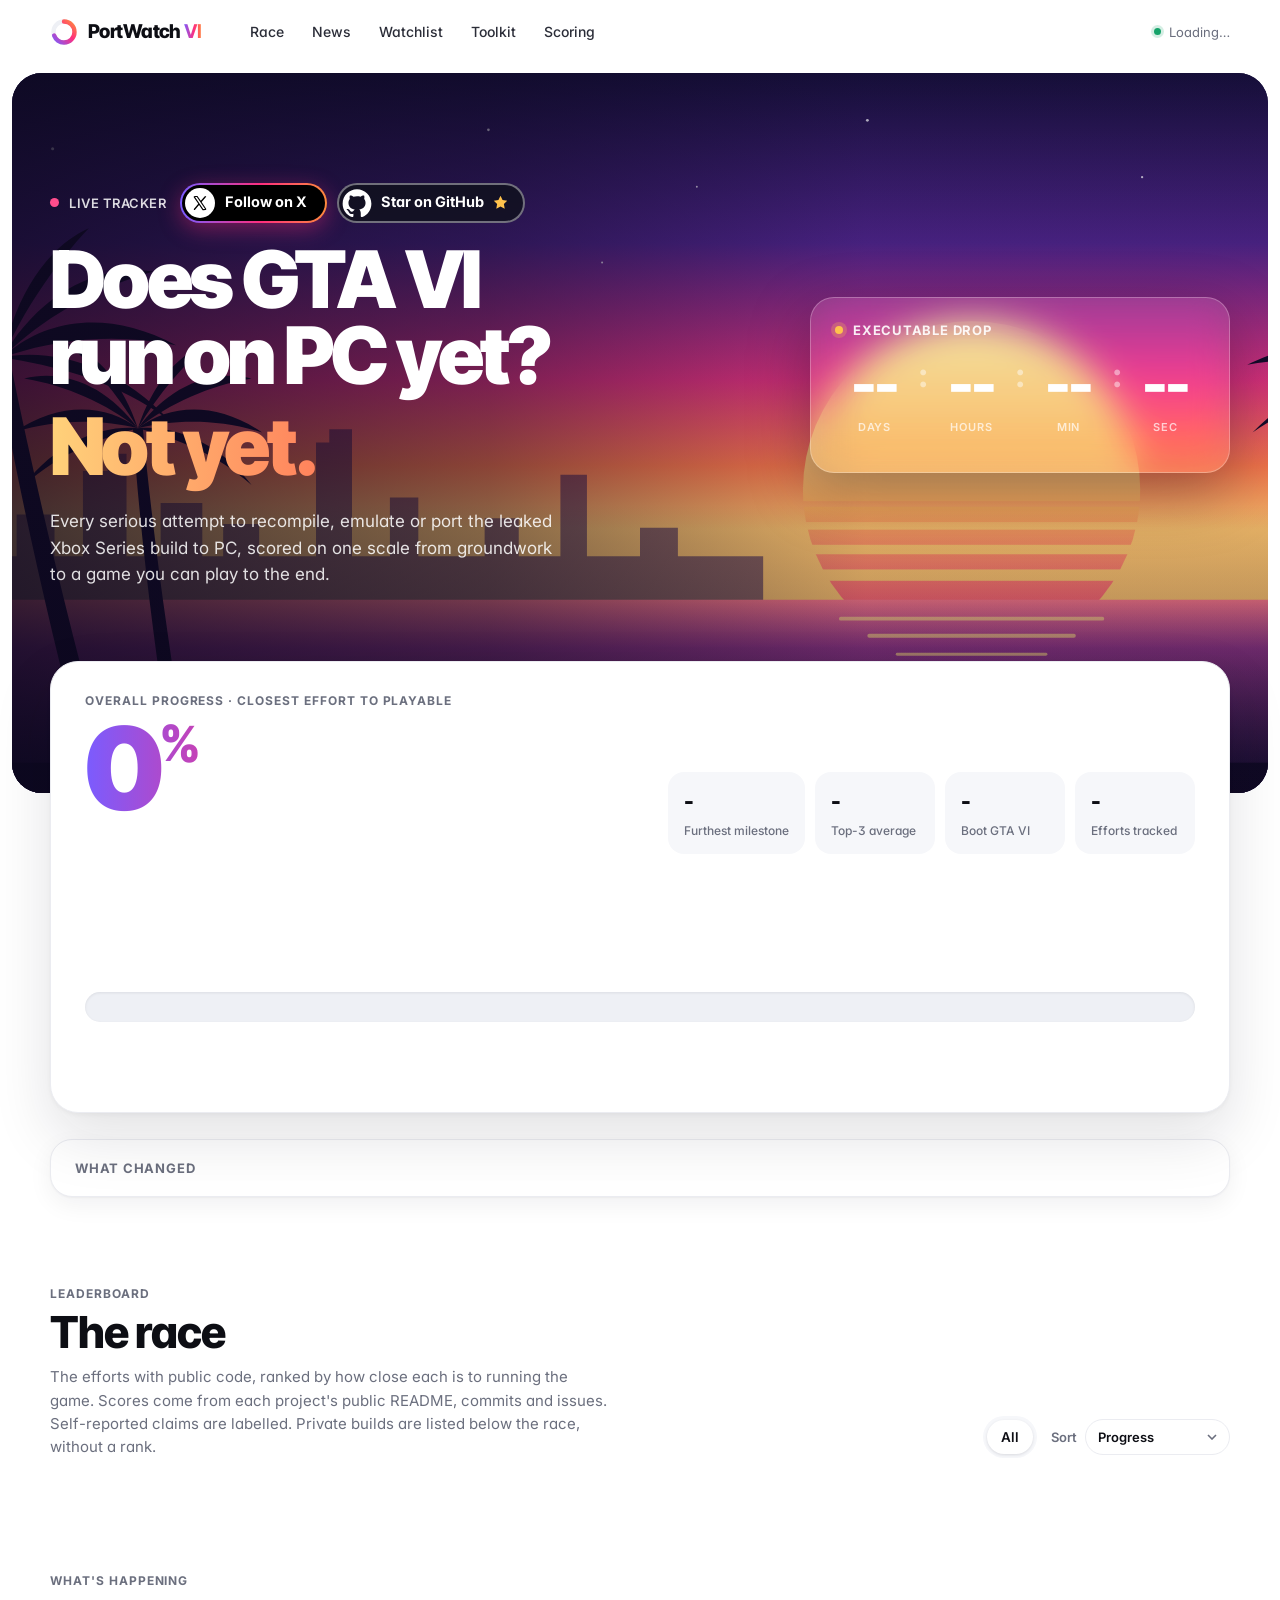
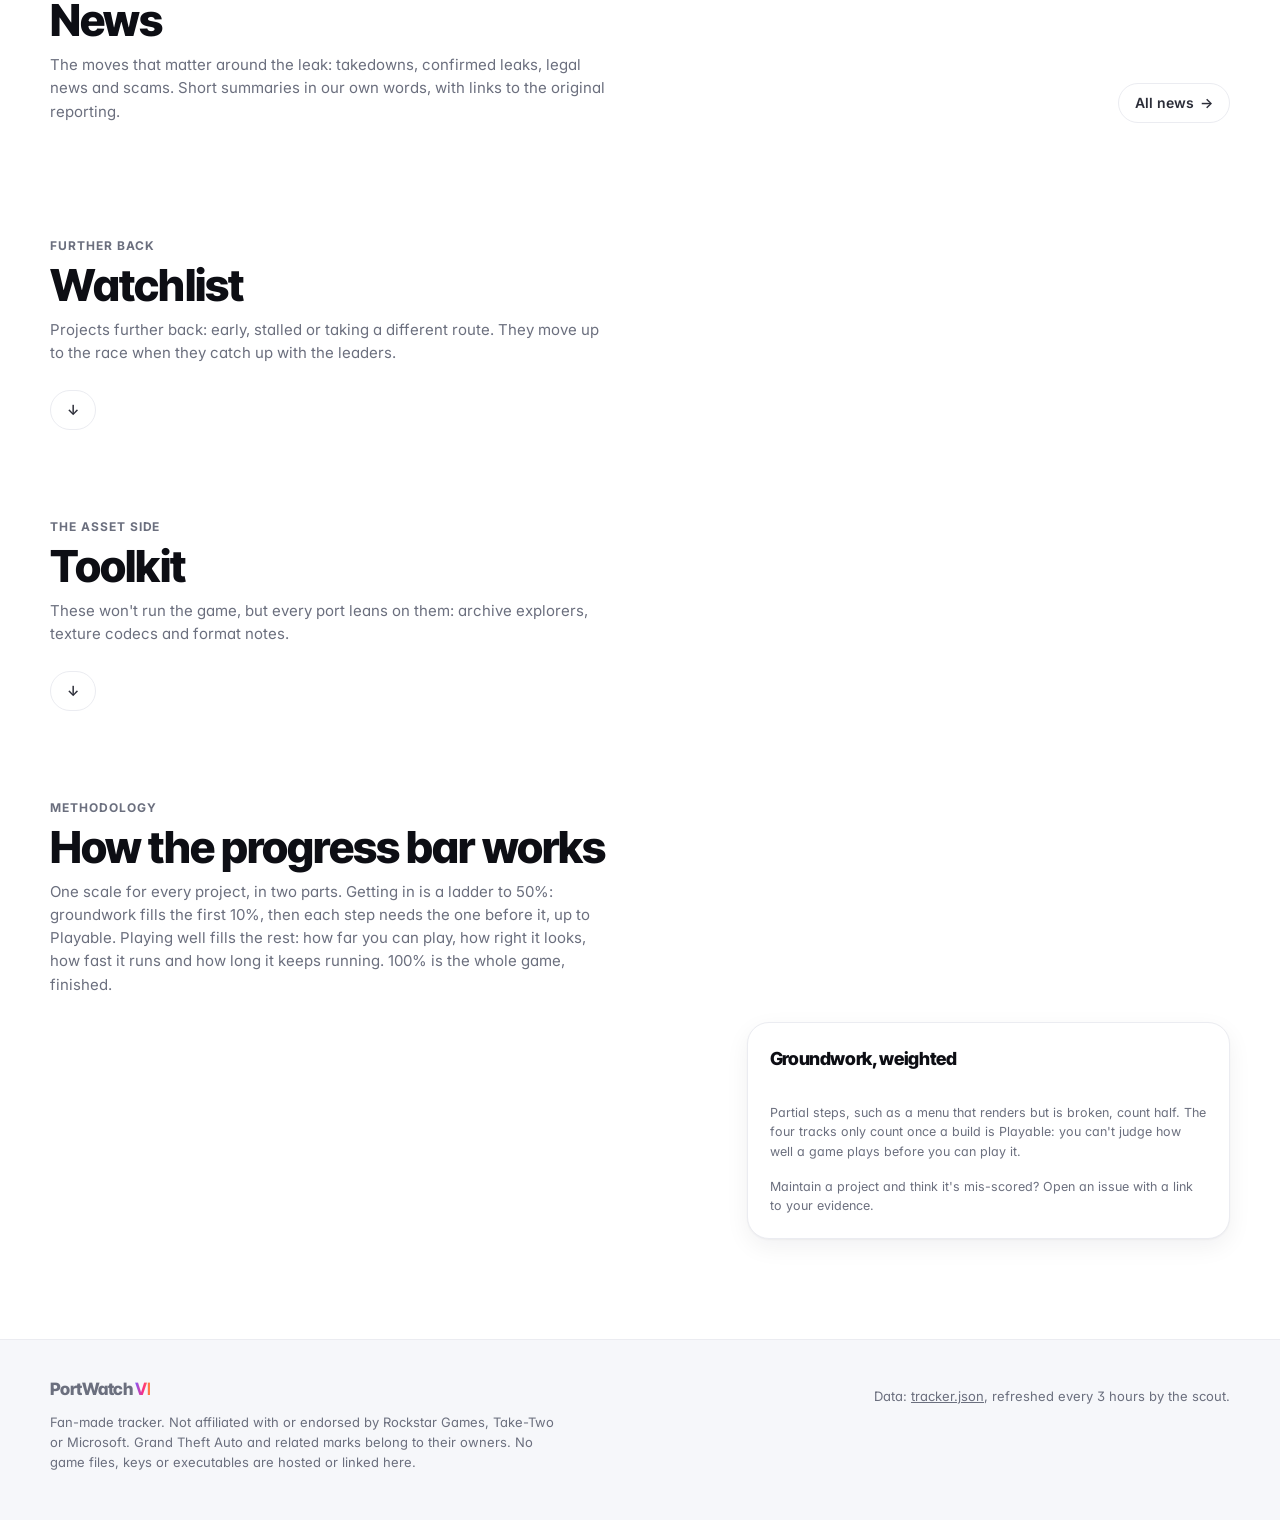
==== index.html @ 4ec70db0 "Merge remote-tracking branch 'upstream/HEAD'" ====
<!doctype html>
<html lang="en">
<head>
  <meta charset="utf-8">
  <meta name="viewport" content="width=device-width, initial-scale=1">
  <title data-i18n="meta.title">PortWatch VI: Does GTA VI run on PC yet?</title>
  <meta name="description" content="Live tracker of every community effort to recompile, emulate or port the leaked Xbox Series build of GTA VI to PC, scored from groundwork to a game you can play to the end.">
  <link rel="canonical" href="https://portwatch-vi.xyz/">
  <meta name="robots" content="max-image-preview:large">
  <meta property="og:site_name" content="PortWatch VI">
  <meta property="og:type" content="website">
  <meta property="og:url" content="https://portwatch-vi.xyz/">
  <meta property="og:title" content="Does GTA VI run on PC yet?">
  <meta property="og:description" content="Every serious recompilation and emulation effort, scored on one ladder. Updated every 3 hours.">
  <meta property="og:image" content="https://portwatch-vi.xyz/assets/img/social-miami.jpg">
  <meta property="og:image:width" content="1200">
  <meta property="og:image:height" content="630">
  <meta property="og:image:alt" content="Does GTA VI run on PC yet? PortWatch VI, a live tracker of every PC port effort">
  <meta name="twitter:card" content="summary_large_image">
  <meta name="theme-color" content="#ffffff">
  <link rel="icon" href="assets/img/favicon.svg" type="image/svg+xml">
  <link rel="alternate" type="application/rss+xml" title="PortWatch VI news" href="news/feed.xml">
  <script type="application/ld+json">
    {"@context": "https://schema.org", "@type": "WebSite", "name": "PortWatch VI", "alternateName": "Does GTA VI run on PC yet?",
     "url": "https://portwatch-vi.xyz/",
     "description": "Live tracker of every community effort to recompile, emulate or port the leaked Xbox Series build of GTA VI to PC."}
  </script>
  <link rel="preconnect" href="https://fonts.googleapis.com">
  <link rel="preconnect" href="https://fonts.gstatic.com" crossorigin>
  <link href="https://fonts.googleapis.com/css2?family=Inter:wght@400;500;600;700&family=Inter+Tight:wght@600;700;800;900&display=swap" rel="stylesheet">
  <link rel="preload" as="image" href="assets/img/hero-miami.jpg" fetchpriority="high">
  <link rel="stylesheet" href="assets/css/style.css">
  <script src="assets/js/theme.js"></script>
  <script type="module" src="assets/js/app.js"></script>
</head>
<body>
  <a class="skip" href="#race" data-i18n="skip">Skip to the leaderboard</a>

  <header class="nav" id="nav">
    <div class="wrap nav-inner">
      <a class="brand" href="#top" aria-label="PortWatch VI home" data-i18n-attr="aria-label:nav.home">
        <svg class="brand-mark" viewBox="0 0 32 32" aria-hidden="true">
          <defs><linearGradient id="bm" x1="0" y1="0" x2="1" y2="1"><stop offset="0" stop-color="#7a5cff"/><stop offset=".55" stop-color="#ff2e7e"/><stop offset="1" stop-color="#ff8a3d"/></linearGradient></defs>
          <circle cx="16" cy="16" r="12" fill="none" stroke="#eceef3" stroke-width="5"/>
          <circle cx="16" cy="16" r="12" fill="none" stroke="url(#bm)" stroke-width="5" stroke-linecap="round" stroke-dasharray="52 76" transform="rotate(-90 16 16)"/>
        </svg>
        <span>PortWatch<b>VI</b></span>
      </a>
      <nav class="nav-links" aria-label="Sections" data-i18n-attr="aria-label:nav.sections">
        <a href="#race" data-i18n="nav.race">Race</a>
        <a href="#news" data-i18n="nav.news">News</a>
        <a href="#watchlist" data-i18n="nav.watchlist">Watchlist</a>
        <a href="#toolkit" data-i18n="nav.toolkit">Toolkit</a>
        <a href="#method" data-i18n="nav.scoring">Scoring</a>
      </nav>
      <span class="nav-updated" id="nav-updated" data-i18n="common.loading">Loading…</span>
    </div>
  </header>

  <main>
    <section class="hero" id="top">
      <div class="hero-art" aria-hidden="true">
        <svg class="hero-illustration" viewBox="0 0 1600 760" preserveAspectRatio="xMidYMax slice">
          <defs>
            <linearGradient id="sky" x1="0" y1="0" x2="0" y2="1">
              <stop offset="0" stop-color="#160f3a"/>
              <stop offset=".32" stop-color="#4b2386"/>
              <stop offset=".58" stop-color="#e0337f"/>
              <stop offset=".74" stop-color="#ff7a4d"/>
              <stop offset=".86" stop-color="#ffc56e"/>
            </linearGradient>
            <linearGradient id="sun" x1="0" y1="0" x2="0" y2="1">
              <stop offset="0" stop-color="#fff1b0"/>
              <stop offset=".55" stop-color="#ffb05c"/>
              <stop offset="1" stop-color="#ff3d7f"/>
            </linearGradient>
            <linearGradient id="sea" x1="0" y1="0" x2="0" y2="1">
              <stop offset="0" stop-color="#ff7a8a"/>
              <stop offset=".25" stop-color="#9b3a8f"/>
              <stop offset="1" stop-color="#160f3a"/>
            </linearGradient>
            <mask id="sunStripes">
              <rect x="0" y="0" width="1600" height="760" fill="#fff"/>
              <rect x="900" y="452" width="500" height="6" fill="#000"/>
              <rect x="900" y="474" width="500" height="8" fill="#000"/>
              <rect x="900" y="498" width="500" height="10" fill="#000"/>
              <rect x="900" y="524" width="500" height="12" fill="#000"/>
            </mask>
            <symbol id="palm" viewBox="-200 -40 400 520" overflow="visible">
              <path d="M-7 0 C 2 140 22 300 48 470 L 70 470 C 42 300 20 140 7 0 Z"/>
              <g>
                <path d="M0 0 C 45 -34 110 -38 175 6 C 112 -14 50 -12 0 0 Z"/>
                <path d="M0 0 C 40 -55 100 -85 160 -70 C 100 -60 45 -35 0 0 Z"/>
                <path d="M0 0 C 20 -60 55 -105 100 -120 C 65 -90 30 -50 0 0 Z"/>
                <path d="M0 0 C -45 -34 -110 -38 -175 6 C -112 -14 -50 -12 0 0 Z"/>
                <path d="M0 0 C -40 -55 -100 -85 -160 -70 C -100 -60 -45 -35 0 0 Z"/>
                <path d="M0 0 C -20 -60 -55 -105 -100 -120 C -65 -90 -30 -50 0 0 Z"/>
                <path d="M0 0 C 50 -5 115 20 160 80 C 110 35 55 15 0 0 Z"/>
                <path d="M0 0 C -50 -5 -115 20 -160 80 C -110 35 -55 15 0 0 Z"/>
              </g>
            </symbol>
          </defs>
          <rect width="1600" height="560" fill="url(#sky)"/>
          <g fill="#fff" opacity=".7">
            <circle cx="180" cy="80" r="1.6"/><circle cx="420" cy="140" r="1.2"/><circle cx="640" cy="60" r="1.4"/>
            <circle cx="860" cy="120" r="1"/><circle cx="1040" cy="50" r="1.5"/><circle cx="1330" cy="110" r="1.2"/>
            <circle cx="1500" cy="40" r="1.4"/><circle cx="300" cy="210" r="1"/><circle cx="760" cy="200" r="1.1"/>
          </g>
          <circle cx="1150" cy="440" r="178" fill="url(#sun)" mask="url(#sunStripes)"/>
          <g fill="#2a1452" opacity=".55">
            <path d="M0 560 V 500 h40 v-30 h28 v40 h22 v-70 h34 v70 h18 v-44 h40 v44 h30 v-90 h26 v-18 h20 v108 h36 v-56 h44 v56 h22 v-34 h38 v34 h60 v-120 h14 v-14 h24 v134 h40 v-62 h30 v62 h70 v-40 h36 v40 h44 v-86 h28 v86 h56 v-30 h40 v30 h90 V 560 Z"/>
          </g>
          <rect y="556" width="1600" height="204" fill="url(#sea)"/>
          <g fill="#ffd38a" opacity=".75">
            <rect x="1010" y="574" width="280" height="4" rx="2"/>
            <rect x="1040" y="592" width="220" height="4" rx="2"/>
            <rect x="1070" y="612" width="160" height="3" rx="1.5"/>
            <rect x="1095" y="632" width="110" height="3" rx="1.5"/>
            <rect x="1120" y="652" width="60" height="2" rx="1"/>
          </g>
          <g fill="#140b2a">
            <use href="#palm" x="-60" y="250" width="420" height="560" transform="rotate(-6 150 520)"/>
            <use href="#palm" x="120" y="330" width="300" height="420"/>
            <use href="#palm" x="1390" y="270" width="380" height="520" transform="rotate(7 1580 540)"/>
          </g>
          <rect y="728" width="1600" height="32" fill="#140b2a"/>
        </svg>
        <div class="hero-photo" id="hero-photo"></div>
        <div class="hero-scrim"></div>
      </div>

      <div class="wrap hero-inner">
        <div class="hero-copy">
          <div class="hero-tags">
            <p class="eyebrow"><span class="live-dot" aria-hidden="true"></span><span data-i18n="hero.live">Live tracker</span></p>
            <p class="watching" id="watching" title="Active in the last 5 minutes" data-i18n-attr="title:hero.watchingTitle" hidden></p>
            <div class="hero-ctas">
              <!-- Linked by numeric account ID, so it survives a name or handle change. Don't swap in a handle. -->
              <a class="follow-x" href="https://x.com/intent/user?user_id=1132278337295069184" target="_blank" rel="noopener">
                <svg viewBox="0 0 24 24" aria-hidden="true"><path d="m21.62 21.5-7.47-10.9 6.97-8.1H18.7l-5.62 6.54L8.6 2.5H2.48L9.68 13l-7.3 8.5H4.8l5.96-6.93 4.76 6.93zM7.8 4.03l10.93 15.94H16.3L5.38 4.03z"/></svg>
                <span data-i18n="hero.followX">Follow on X</span>
              </a>
              <a class="star-gh" href="https://github.com/4lwayz/portwatch-vi" target="_blank" rel="noopener">
                <svg viewBox="0 0 24 24" aria-hidden="true"><path d="M10.226 17.284c-2.965-.36-5.054-2.493-5.054-5.256 0-1.123.404-2.336 1.078-3.144-.292-.741-.247-2.314.09-2.965.898-.112 2.111.36 2.83 1.01.853-.269 1.752-.404 2.853-.404 1.1 0 1.999.135 2.807.382.696-.629 1.932-1.1 2.83-.988.315.606.36 2.179.067 2.942.72.854 1.101 2 1.101 3.167 0 2.763-2.089 4.852-5.098 5.234.763.494 1.28 1.572 1.28 2.807v2.336c0 .674.561 1.056 1.235.786 4.066-1.55 7.255-5.615 7.255-10.646C23.5 6.188 18.334 1 11.978 1 5.62 1 .5 6.188.5 12.545c0 4.986 3.167 9.12 7.435 10.669.606.225 1.19-.18 1.19-.786V20.63a2.9 2.9 0 0 1-1.078.224c-1.483 0-2.359-.808-2.987-2.313-.247-.607-.517-.966-1.034-1.033-.27-.023-.359-.135-.359-.27 0-.27.45-.471.898-.471.652 0 1.213.404 1.797 1.235.45.651.921.943 1.483.943.561 0 .92-.202 1.437-.719.382-.381.674-.718.944-.943"/></svg>
                <span data-i18n="hero.starGh">Star on GitHub</span>
                <svg class="star" viewBox="0 0 16 16" aria-hidden="true"><path d="M8 .8l2.2 4.6 5 .7-3.6 3.5.9 5L8 12.2 3.5 14.6l.9-5L.8 6.1l5-.7z"/></svg>
              </a>
            </div>
          </div>
          <h1 data-i18n="hero.title">Does GTA VI run on&nbsp;PC&nbsp;yet?</h1>
          <p class="answer" id="answer" data-i18n="answer.notYet">Not yet.</p>
          <p class="lede" data-i18n="hero.lede">Every serious attempt to recompile, emulate or port the leaked Xbox Series build to PC, scored on one scale from groundwork to a game you can play to the end.</p>
        </div>

        <div class="hero-side">
          <aside class="countdown" id="countdown" aria-live="polite">
            <p class="cd-label"><span class="cd-pulse" aria-hidden="true"></span><span id="cd-title" data-i18n="cd.drop">Executable drop</span></p>
            <div class="cd-digits" id="cd-digits">
              <div><span id="cd-d">--</span><small data-i18n="cd.days">days</small></div>
              <i>:</i>
              <div><span id="cd-h">--</span><small data-i18n="cd.hours">hours</small></div>
              <i>:</i>
              <div><span id="cd-m">--</span><small data-i18n="cd.min">min</small></div>
              <i>:</i>
              <div><span id="cd-s">--</span><small data-i18n="cd.sec">sec</small></div>
            </div>
            <p class="cd-status" id="cd-status"></p>
            <p class="cd-foot" id="cd-foot"></p>
          </aside>

          <!-- The owner's pinned message, from data/pinned.json (edited in the private dashboard). Hidden when empty. -->
          <aside class="pinned" id="pinned" aria-labelledby="pin-label" hidden>
            <p class="pin-label" id="pin-label">
              <svg class="pin-icon" viewBox="0 0 24 24" aria-hidden="true"><path d="M16 9V4h1a1 1 0 0 0 0-2H7a1 1 0 0 0 0 2h1v5a3 3 0 0 1-3 3v2h5.97v7l1 1 1-1v-7H19v-2a3 3 0 0 1-3-3z"/></svg>
              <span data-i18n="pin.label">Pinned</span>
            </p>
            <div class="pin-msg">
              <span class="pin-avatar"><b aria-hidden="true">4</b></span>
              <div class="pin-bubble">
                <p class="pin-head"><b class="pin-name">4lwayz</b><span class="pin-badge" data-i18n="pin.badge">Creator</span><time class="pin-time"></time></p>
                <p class="pin-text"></p>
              </div>
            </div>
          </aside>
        </div>
      </div>
      <p class="art-credit" id="art-credit"></p>
    </section>

    <section class="wrap overall-wrap" aria-labelledby="ov-title">
      <div class="card overall" id="overall">
        <div class="overall-head">
          <div class="ov-main">
            <p class="kicker" id="ov-title" data-i18n="ov.title">Overall progress · closest effort to playable</p>
            <div class="big-score"><span id="ov-score">0</span><span class="pct">%</span></div>
            <p class="ov-leader" id="ov-leader">&nbsp;</p>
          </div>
          <div class="ov-stats">
            <div class="ov-stat"><b id="ov-stage">-</b><small data-i18n="ov.furthest">Furthest milestone</small></div>
            <div class="ov-stat"><b id="ov-top3">-</b><small data-i18n="ov.top3">Top-3 average</small></div>
            <div class="ov-stat"><b id="ov-boot">-</b><small data-i18n="ov.boot">Boot GTA VI</small></div>
            <div class="ov-stat"><b id="ov-count">-</b><small data-i18n="ov.count">Efforts tracked</small></div>
          </div>
        </div>
        <div class="mega" id="mega">
          <div class="mega-markers" id="mega-markers"></div>
          <div class="mega-track"><div class="mega-fill" id="mega-fill"></div><div class="mega-ticks" id="mega-ticks"></div></div>
          <div class="mega-labels" id="mega-labels"></div>
        </div>
        <div class="ov-history" id="ov-history" hidden></div>
      </div>
    </section>

    <section class="wrap section changes-section" id="changes" aria-labelledby="changes-title">
      <div class="changes-card card">
        <h2 class="mini-title" id="changes-title" data-i18n="changes.title">What changed</h2>
        <ol class="changes" id="changes-list"></ol>
      </div>
    </section>

    <section class="wrap section" id="race" aria-labelledby="race-title">
      <div class="section-head">
        <div>
          <p class="kicker" data-i18n="race.kicker">Leaderboard</p>
          <h2 id="race-title" data-i18n="race.title">The race</h2>
          <p class="sub" data-i18n="race.sub">The efforts with public code, ranked by how close each is to running the game. Scores come from each project's public README, commits and issues. Self-reported claims are labelled. Private builds are listed below the race, without a rank.</p>
        </div>
        <div class="controls">
          <div class="chips" id="race-chips" role="group" aria-label="Filter efforts" data-i18n-attr="aria-label:race.filterLabel">
            <button class="chip is-on" data-filter="all" data-i18n="race.all">All</button>
          </div>
          <label class="sort"><span data-i18n="race.sort">Sort</span>
            <select id="sort">
              <option value="score" data-i18n="race.sortScore">Progress</option>
              <option value="stars" data-i18n="race.sortStars">Stars</option>
              <option value="active" data-i18n="race.sortActive">Recently active</option>
            </select>
          </label>
        </div>
      </div>
      <ol class="race" id="race-list"></ol>
      <div class="private-builds" id="private-builds" hidden>
        <h3 class="pb-title"><span class="pb-lock" aria-hidden="true"></span><span data-i18n="private.title">Private builds · not ranked</span></h3>
        <p class="sub" data-i18n="private.sub">These have no public code, so nobody outside the group can check or run them. Each one names the public project it builds on, and that project keeps its place in the race.</p>
        <ul class="pb-list" id="private-list"></ul>
      </div>
    </section>

    <section class="wrap section" id="news" aria-labelledby="news-title">
      <div class="section-head">
        <div>
          <p class="kicker" data-i18n="news.kicker">What's happening</p>
          <h2 id="news-title" data-i18n="news.title">News</h2>
          <p class="sub" data-i18n="news.sub">The moves that matter around the leak: takedowns, confirmed leaks, legal news and scams. Short summaries in our own words, with links to the original reporting.</p>
        </div>
        <a class="more-link" href="news/" data-i18n="news.all">All news</a>
      </div>
      <div class="news" id="news-list"></div>
    </section>

    <dialog class="reader" id="reader" aria-labelledby="reader-title">
      <button class="reader-close" id="reader-close" aria-label="Close article" data-i18n-attr="aria-label:news.close">×</button>
      <div id="reader-body"></div>
    </dialog>

    <section class="wrap section" id="watchlist" aria-labelledby="watch-title">
      <div class="section-head">
        <div>
          <p class="kicker" data-i18n="watch.kicker">Further back</p>
          <h2 id="watch-title" data-i18n="watch.title">Watchlist</h2>
          <p class="sub" data-i18n="watch.sub">Projects further back: early, stalled or taking a different route. They move up to the race when they catch up with the leaders.</p>
        </div>
      </div>
      <details class="fold">
        <summary class="more-link" id="watch-toggle"></summary>
        <div class="watch card" id="watch-list" role="table" aria-label="Watchlist" data-i18n-attr="aria-label:watch.title"></div>
      </details>
    </section>

    <section class="wrap section" id="toolkit" aria-labelledby="tool-title">
      <div class="section-head">
        <div>
          <p class="kicker" data-i18n="tools.kicker">The asset side</p>
          <h2 id="tool-title" data-i18n="tools.title">Toolkit</h2>
          <p class="sub" data-i18n="tools.sub">These won't run the game, but every port leans on them: archive explorers, texture codecs and format notes.</p>
        </div>
      </div>
      <details class="fold">
        <summary class="more-link" id="tools-toggle"></summary>
        <div class="tools" id="tools-list"></div>
      </details>
    </section>

    <section class="wrap section" id="method" aria-labelledby="method-title">
      <div class="section-head">
        <div>
          <p class="kicker" data-i18n="method.kicker">Methodology</p>
          <h2 id="method-title" data-i18n="method.title">How the progress bar works</h2>
          <p class="sub" data-i18n="method.sub">One scale for every project, in two parts. Getting in is a ladder to 50%: groundwork fills the first 10%, then each step needs the one before it, up to Playable. Playing well fills the rest: how far you can play, how right it looks, how fast it runs and how long it keeps running. 100% is the whole game, finished.</p>
        </div>
      </div>
      <div class="method">
        <ol class="ladder-explain" id="ladder-explain"></ol>
        <div class="card gw-explain">
          <h3 data-i18n="method.gwTitle">Groundwork, weighted</h3>
          <ul id="gw-explain"></ul>
          <p class="fine" data-i18n="method.fine1">Partial steps, such as a menu that renders but is broken, count half. The four tracks only count once a build is Playable: you can't judge how well a game plays before you can play it.</p>
          <p class="fine" data-i18n="method.fine2">Maintain a project and think it's mis-scored? Open an issue with a link to your evidence.</p>
        </div>
      </div>
    </section>
  </main>

  <footer class="footer">
    <div class="wrap footer-inner">
      <div>
        <a class="brand brand-sm" href="#top"><span>PortWatch<b>VI</b></span></a>
        <p data-i18n="footer.disclaimer">Fan-made tracker. Not affiliated with or endorsed by Rockstar Games, Take-Two or Microsoft. Grand Theft Auto and related marks belong to their owners. No game files, keys or executables are hosted or linked here.</p>
      </div>
      <div class="footer-meta">
        <p><span data-i18n="footer.data">Data:</span> <a href="data/tracker.json">tracker.json</a><span data-i18n="footer.dataTail">, refreshed every 3 hours by the scout.</span></p>
        <p id="scout-status">&nbsp;</p>
      </div>
    </div>
  </footer>

  <div class="tooltip" id="tooltip" role="tooltip" hidden></div>
</body>
</html>
---- assets/css/style.css ----
/* PortWatch VI: clean white UI, progress bars front and centre. */
:root {
  --ink: #0d0e14;
  --ink-2: #2b2d38;
  --muted: #6b6f7e;
  --faint: #9a9eac;
  --line: #ebecf1;
  --soft: #f6f7fa;
  --soft-2: #eef0f5;
  --bg: #ffffff;
  --violet: #7a5cff;
  --pink: #ff2e7e;
  --orange: #ff8a3d;
  --gold: #ffc24d;
  --green: #16a36a;
  --red: #e5484d;
  --grad: linear-gradient(90deg, #7a5cff 0%, #ff2e7e 55%, #ff8a3d 100%);
  --grad-soft: linear-gradient(90deg, rgba(122, 92, 255, .12), rgba(255, 46, 126, .12), rgba(255, 138, 61, .12));
  --radius: 22px;
  --radius-sm: 14px;
  --shadow: 0 1px 2px rgba(16, 18, 30, .04), 0 8px 24px rgba(16, 18, 30, .06);
  --shadow-lg: 0 2px 4px rgba(16, 18, 30, .04), 0 24px 60px rgba(16, 18, 30, .12);
  --display: "Inter Tight", "Inter", system-ui, -apple-system, "Segoe UI", sans-serif;
  --body: "Inter", system-ui, -apple-system, "Segoe UI", sans-serif;
  --wrap: 1180px;
  /* Surfaces and accents that flip in dark mode */
  color-scheme: light;
  --surface: #ffffff;
  --on-ink: #ffffff;
  --ink-hover: #2a2c38;
  --line-2: #dfe1e9;
  --input-line: #dcdee6;
  --track: #e3e5ec;
  --rank: #d9dbe3;
  --nav-bg: rgba(255, 255, 255, .82);
  --glass: rgba(255, 255, 255, .92);
  --chip-on: #ffffff;
  --op-line: #ddd7ff;
  --op-bg: #faf9ff;
  --safety-bg: #fff7f7;
  --alert-bg: #fff3e8;
  --ok-bg: #e8f8f0;
  --ok-line: #b7e7cf;
  --no-bg: #fff1f1;
  --no-line: #f3c2c4;
  --fg-pink: #c4135c;
  --fg-gold: #8a5b00;
  --fg-green: #0d7a4e;
  --fg-violet: #5136d6;
  --fg-red: #b4262b;
  --fg-amd: #c8102e;
  --fg-nvidia: #4a7a00;
  --fg-intel: #0a5fb4;
  --fg-mac: #4b5160;
  --fg-orange: #a14708;
  --fg-claim: #8c3d06;
}

/* Dark theme: follows the system unless the visitor picks Light or Dark (assets/js/theme.js). */
@media (prefers-color-scheme: dark) {
  :root:not([data-theme="light"]) {
    color-scheme: dark;
    --ink: #eceef3; --ink-2: #c9ccd6; --muted: #9297a7; --faint: #6d7283;
    --line: #262838; --soft: #161722; --soft-2: #1d1f2c; --bg: #0b0c12;
    --surface: #12131c; --on-ink: #0d0e14; --ink-hover: #d5d8e1;
    --line-2: #34374a; --input-line: #34374a; --track: #262838; --rank: #363a4c;
    --nav-bg: rgba(11, 12, 18, .8); --glass: rgba(18, 19, 28, .88); --chip-on: #2a2c3c;
    --op-line: #3b3363; --op-bg: #171530; --safety-bg: #1e1216; --alert-bg: #2a1a0c;
    --ok-bg: #0f2a1f; --ok-line: #1d5a3f; --no-bg: #2c1214; --no-line: #5c2428;
    --fg-pink: #ff7aa8; --fg-gold: #ffcf70; --fg-green: #4fd69a; --fg-violet: #ad9bff;
    --fg-red: #ff8a8e; --fg-orange: #ffa66b; --fg-claim: #ffb27a;
    --fg-amd: #ff7b7b; --fg-nvidia: #a3d94a; --fg-intel: #6cb6ff; --fg-mac: #c9ced8;
    --shadow: 0 1px 2px rgba(0, 0, 0, .3), 0 8px 24px rgba(0, 0, 0, .35);
    --shadow-lg: 0 2px 4px rgba(0, 0, 0, .3), 0 24px 60px rgba(0, 0, 0, .5);
  }
}
:root[data-theme="dark"] {
  color-scheme: dark;
  --ink: #eceef3; --ink-2: #c9ccd6; --muted: #9297a7; --faint: #6d7283;
  --line: #262838; --soft: #161722; --soft-2: #1d1f2c; --bg: #0b0c12;
  --surface: #12131c; --on-ink: #0d0e14; --ink-hover: #d5d8e1;
  --line-2: #34374a; --input-line: #34374a; --track: #262838; --rank: #363a4c;
  --nav-bg: rgba(11, 12, 18, .8); --glass: rgba(18, 19, 28, .88); --chip-on: #2a2c3c;
  --op-line: #3b3363; --op-bg: #171530; --safety-bg: #1e1216; --alert-bg: #2a1a0c;
  --ok-bg: #0f2a1f; --ok-line: #1d5a3f; --no-bg: #2c1214; --no-line: #5c2428;
  --fg-pink: #ff7aa8; --fg-gold: #ffcf70; --fg-green: #4fd69a; --fg-violet: #ad9bff;
  --fg-red: #ff8a8e; --fg-orange: #ffa66b; --fg-claim: #ffb27a;
  --fg-amd: #ff7b7b; --fg-nvidia: #a3d94a; --fg-intel: #6cb6ff; --fg-mac: #c9ced8;
  --shadow: 0 1px 2px rgba(0, 0, 0, .3), 0 8px 24px rgba(0, 0, 0, .35);
  --shadow-lg: 0 2px 4px rgba(0, 0, 0, .3), 0 24px 60px rgba(0, 0, 0, .5);
}

*, *::before, *::after { box-sizing: border-box; }
html { scroll-behavior: smooth; scroll-padding-top: 84px; }
body {
  margin: 0;
  background: var(--bg);
  color: var(--ink);
  font: 15px/1.55 var(--body);
  -webkit-font-smoothing: antialiased;
  font-feature-settings: "cv11", "ss01";
}
img { max-width: 100%; display: block; }
a { color: inherit; }
button, select { font: inherit; color: inherit; }
h1, h2, h3, h4 { font-family: var(--display); letter-spacing: -.02em; margin: 0; }
.wrap { width: min(var(--wrap), calc(100% - 40px)); margin-inline: auto; }
.num, .big-score, .cd-digits span, .e-score b { font-variant-numeric: tabular-nums; }
.skip { position: absolute; left: -9999px; }
.skip:focus { left: 16px; top: 12px; z-index: 100; background: var(--surface); padding: 8px 12px; border-radius: 8px; }
:focus-visible { outline: 3px solid rgba(122, 92, 255, .45); outline-offset: 2px; border-radius: 6px; }

.card {
  background: var(--surface);
  border: 1px solid var(--line);
  border-radius: var(--radius);
  box-shadow: var(--shadow);
}
.kicker {
  margin: 0 0 6px;
  font-size: 12px;
  font-weight: 700;
  letter-spacing: .08em;
  text-transform: uppercase;
  color: var(--muted);
}

/* ---------- Nav ---------- */
.nav {
  position: sticky; top: 0; z-index: 50;
  background: var(--nav-bg);
  backdrop-filter: saturate(1.6) blur(14px);
  -webkit-backdrop-filter: saturate(1.6) blur(14px);
  border-bottom: 1px solid transparent;
  transition: border-color .2s;
}
.nav.is-scrolled { border-bottom-color: var(--line); }
.nav-inner { display: flex; align-items: center; gap: 28px; height: 64px; }
.brand { display: inline-flex; align-items: center; gap: 10px; text-decoration: none; font-family: var(--display); font-weight: 800; font-size: 19px; letter-spacing: -.03em; }
.brand b { margin-left: 3px; background: var(--grad); -webkit-background-clip: text; background-clip: text; color: transparent; }
.brand-mark { width: 28px; height: 28px; }
.nav-links { display: flex; gap: 4px; margin-left: 8px; }
.nav-links a { text-decoration: none; color: var(--ink-2); font-weight: 500; font-size: 14px; padding: 7px 12px; border-radius: 999px; transition: background .15s; }
.nav-links a:hover { background: var(--soft); }
.nav-links .nav-warn { color: var(--red); }
.nav-updated { margin-left: auto; font-size: 13px; color: var(--muted); display: inline-flex; align-items: center; gap: 8px; white-space: nowrap; }
/* Theme setting (built by assets/js/theme.js) */
.theme-pick { position: relative; margin-left: auto; flex: none; }
.nav-updated ~ .theme-pick { margin-left: -12px; }
.theme-btn { display: grid; place-items: center; width: 36px; height: 36px; border-radius: 50%; border: 1px solid var(--line); background: var(--surface); color: var(--ink-2); cursor: pointer; transition: background .15s, border-color .15s; }
.theme-btn:hover { background: var(--soft); border-color: var(--line-2); }
.theme-btn svg { width: 17px; height: 17px; }
.theme-menu { position: absolute; right: 0; top: calc(100% + 8px); z-index: 60; min-width: 150px; padding: 6px; border-radius: 14px; background: var(--surface); border: 1px solid var(--line); box-shadow: var(--shadow-lg); }
.theme-menu button { display: flex; align-items: center; gap: 10px; width: 100%; padding: 8px 10px; border: 0; border-radius: 9px; background: none; color: var(--ink-2); font-size: 14px; font-weight: 500; text-align: left; cursor: pointer; }
.theme-menu button:hover, .theme-menu button:focus-visible { background: var(--soft); outline: none; }
.theme-menu button[aria-checked="true"] { color: var(--ink); font-weight: 700; }
.theme-menu button[aria-checked="true"]::after { content: "✓"; margin-left: auto; color: var(--pink); }
.theme-menu svg { width: 16px; height: 16px; flex: none; }
/* Language setting (built by assets/js/i18n.js); its menu reuses .theme-menu */
.lang-pick { position: relative; margin-left: auto; flex: none; }
.nav-updated ~ .lang-pick, .lang-pick ~ .theme-pick { margin-left: -12px; }
.lang-btn { display: inline-flex; align-items: center; gap: 6px; height: 36px; padding: 0 12px 0 10px; border-radius: 999px; border: 1px solid var(--line); background: var(--surface); color: var(--ink-2); font: inherit; font-size: 13px; font-weight: 600; cursor: pointer; transition: background .15s, border-color .15s; }
.lang-btn:hover { background: var(--soft); border-color: var(--line-2); }
.lang-btn svg { width: 16px; height: 16px; flex: none; }
.lang-menu { min-width: 220px; }
.lang-note { margin: 6px 4px 2px; padding: 8px 6px 2px; border-top: 1px solid var(--line); font-size: 12px; line-height: 1.45; color: var(--muted); }
@media (max-width: 520px) {
  .lang-btn { width: 36px; padding: 0; justify-content: center; }
  .lang-btn span { display: none; }
}
/* Translated nav labels run longer: keep each on one line, tighten them a little, and let the row scroll
   sideways instead of wrapping when the window is too narrow. Below 1100px the "Updated" note makes room. */
.nav-links { min-width: 0; overflow-x: auto; scrollbar-width: none; }
.nav-links::-webkit-scrollbar { display: none; }
.nav-links a { white-space: nowrap; }
html:not([lang="en"]) .nav-links a { padding-inline: 9px; }
@media (max-width: 1100px) { .nav-links ~ .nav-updated { display: none; } .nav-links ~ .lang-pick { margin-left: auto; } }
.brand-mark circle:first-of-type { stroke: var(--soft-2); }
.nav-updated::before { content: ""; width: 7px; height: 7px; border-radius: 50%; background: var(--green); box-shadow: 0 0 0 3px rgba(22, 163, 106, .18); }

/* ---------- Hero ---------- */
.hero {
  position: relative;
  margin: 8px 12px 0;
  border-radius: 30px;
  overflow: hidden;
  min-height: clamp(560px, 82vh, 720px);
  color: #fff;
  isolation: isolate;
  display: flex;
  align-items: center;
}
.hero-art { position: absolute; inset: 0; z-index: -1; background: #160f3a; }
.hero-illustration { position: absolute; inset: 0; width: 100%; height: 100%; transition: opacity .6s; }
.hero-photo {
  position: absolute; inset: 0;
  background-size: cover; background-position: center 35%;
  opacity: 0; transform: scale(1.04);
  transition: opacity .8s ease, transform 8s ease-out;
}
.hero.has-photo .hero-photo { opacity: 1; transform: scale(1); }
.hero.has-photo .hero-illustration { opacity: 0; }
.hero-scrim {
  position: absolute; inset: 0;
  background:
    linear-gradient(90deg, rgba(12, 8, 30, .78) 0%, rgba(12, 8, 30, .48) 38%, rgba(12, 8, 30, .08) 68%),
    linear-gradient(0deg, rgba(12, 8, 30, .55) 0%, rgba(12, 8, 30, 0) 40%);
}
.hero-inner {
  display: grid;
  grid-template-columns: minmax(0, 1.25fr) minmax(320px, .9fr);
  gap: 48px;
  align-items: center;
  padding: 72px 0 168px;
}
.eyebrow { display: inline-flex; align-items: center; gap: 10px; margin: 0 0 18px; font-size: 13px; font-weight: 600; letter-spacing: .04em; text-transform: uppercase; color: rgba(255, 255, 255, .85); }
.hero-tags { display: flex; flex-wrap: wrap; align-items: center; gap: 10px 14px; margin: 0 0 18px; }
.hero-tags .eyebrow { margin: 0; }
.watching { margin: 0; padding: 4px 12px; border: 1px solid rgba(255, 255, 255, .3); border-radius: 999px; background: rgba(255, 255, 255, .12); color: #fff; font-size: 13px; font-weight: 700; font-variant-numeric: tabular-nums; white-space: nowrap; }
.watching[hidden] { display: none; }
.hero-ctas { display: flex; flex-wrap: wrap; gap: 10px; }
.follow-x, .star-gh { display: inline-flex; align-items: center; gap: 10px; padding: 3px 18px 3px 3px; border: 2px solid transparent; border-radius: 999px; color: #fff; font-size: 14.5px; font-weight: 700; line-height: 1; text-decoration: none; white-space: nowrap; transition: transform .15s, border-color .15s, box-shadow .15s; }
.follow-x svg, .star-gh svg { width: 30px; height: 30px; flex: none; }
.follow-x { background: linear-gradient(#000, #000) padding-box, var(--grad) border-box; box-shadow: 0 6px 22px rgba(255, 46, 126, .4); }
.follow-x svg { padding: 6px; border-radius: 50%; background: #fff; fill: #000; }
.follow-x:hover { box-shadow: 0 10px 30px rgba(255, 46, 126, .65); }
.star-gh { gap: 9px; padding-right: 15px; border-color: rgba(255, 255, 255, .4); background: rgba(13, 17, 23, .72); }
.star-gh svg { fill: #fff; }
.star-gh .star { width: 15px; height: 15px; fill: var(--gold); }
.star-gh:hover { border-color: var(--gold); box-shadow: 0 6px 22px rgba(255, 194, 77, .4); }
.follow-x:hover, .star-gh:hover { transform: translateY(-2px); }
.follow-x:active, .star-gh:active { transform: none; }
.follow-x:focus-visible, .star-gh:focus-visible { outline: 3px solid #fff; outline-offset: 3px; border-radius: 999px; }
@media (max-width: 520px) {
  .hero-ctas { gap: 8px; }
  .follow-x, .star-gh { gap: 7px; padding-right: 11px; font-size: 13.5px; }
  .follow-x svg, .star-gh svg:not(.star) { width: 28px; height: 28px; }
}
.live-dot { width: 9px; height: 9px; border-radius: 50%; background: #ff4d8d; box-shadow: 0 0 0 0 rgba(255, 77, 141, .7); animation: pulse 2s infinite; }
@keyframes pulse { 0% { box-shadow: 0 0 0 0 rgba(255, 77, 141, .65); } 70% { box-shadow: 0 0 0 10px rgba(255, 77, 141, 0); } 100% { box-shadow: 0 0 0 0 rgba(255, 77, 141, 0); } }
.hero h1 {
  font-size: clamp(42px, 6.2vw, 84px);
  line-height: .96;
  font-weight: 900;
  letter-spacing: -.045em;
  max-width: 11ch;
  text-wrap: balance;
}
.answer {
  margin: 14px 0 0;
  font-family: var(--display);
  font-weight: 900;
  font-size: clamp(42px, 6.2vw, 84px);
  line-height: 1;
  letter-spacing: -.045em;
  background: linear-gradient(90deg, #ffd27a, #ff7a59 45%, #ff2e7e);
  -webkit-background-clip: text; background-clip: text; color: transparent;
  /* Gradient text only paints inside the box; extend it so descenders (the "y") aren't clipped. */
  padding-bottom: .16em;
  margin-bottom: -.16em;
}
.lede { margin: 22px 0 0; max-width: 46ch; font-size: 17px; color: rgba(255, 255, 255, .86); }
.art-credit { position: absolute; right: 22px; bottom: 14px; margin: 0; font-size: 11px; color: rgba(255, 255, 255, .6); }

/* Countdown */
.countdown {
  justify-self: end;
  width: 100%;
  max-width: 420px;
  padding: 22px 24px 20px;
  border-radius: 24px;
  background: rgba(255, 255, 255, .12);
  border: 1px solid rgba(255, 255, 255, .26);
  backdrop-filter: blur(18px) saturate(1.3);
  -webkit-backdrop-filter: blur(18px) saturate(1.3);
  box-shadow: 0 20px 60px rgba(10, 6, 30, .35);
}
.cd-label { display: flex; align-items: center; gap: 10px; margin: 0 0 14px; font-size: 13px; font-weight: 700; letter-spacing: .06em; text-transform: uppercase; color: rgba(255, 255, 255, .9); }
.cd-pulse { width: 8px; height: 8px; border-radius: 50%; background: var(--gold); box-shadow: 0 0 0 4px rgba(255, 194, 77, .25); }
.cd-digits { display: flex; align-items: flex-start; justify-content: space-between; gap: 4px; }
.cd-digits div { flex: 1; text-align: center; }
.cd-digits span {
  display: block;
  font-family: var(--display);
  font-weight: 800;
  font-size: clamp(40px, 4.6vw, 58px);
  line-height: 1;
  letter-spacing: -.04em;
}
.cd-digits small { display: block; margin-top: 6px; font-size: 11px; font-weight: 600; letter-spacing: .08em; text-transform: uppercase; color: rgba(255, 255, 255, .7); }
.cd-digits i { font-style: normal; font-family: var(--display); font-weight: 700; font-size: 34px; line-height: 1.2; color: rgba(255, 255, 255, .45); }
.cd-status { margin: 16px 0 0; font-weight: 600; font-size: 14px; }
.cd-foot { margin: 4px 0 0; font-size: 12.5px; color: rgba(255, 255, 255, .72); }
.cd-foot a { color: #fff; }
.countdown.is-due .cd-digits span { color: var(--gold); }
.countdown.is-released { background: rgba(22, 163, 106, .22); border-color: rgba(120, 255, 190, .4); }

/* Right-hand column of the hero: the countdown, with the owner's pinned message under it. */
.hero-side { justify-self: end; display: grid; gap: 14px; width: 100%; max-width: 420px; }
.hero-side .countdown { justify-self: stretch; max-width: none; }

/* Pinned message: same glass as the countdown, laid out like a chat message. */
.pinned {
  padding: 18px 20px 20px;
  border-radius: 24px;
  background: rgba(255, 255, 255, .12);
  border: 1px solid rgba(255, 255, 255, .26);
  backdrop-filter: blur(18px) saturate(1.3);
  -webkit-backdrop-filter: blur(18px) saturate(1.3);
  box-shadow: 0 20px 60px rgba(10, 6, 30, .35);
  animation: pin-in .5s ease both;
}
.pinned[hidden] { display: none; }
.pin-label { display: flex; align-items: center; gap: 8px; margin: 0 0 14px; font-size: 13px; font-weight: 700; letter-spacing: .06em; text-transform: uppercase; color: rgba(255, 255, 255, .9); }
.pin-icon { width: 16px; height: 16px; flex: none; fill: var(--gold); transform: rotate(35deg); filter: drop-shadow(0 0 6px rgba(255, 194, 77, .55)); }
.pin-msg { display: flex; align-items: flex-start; gap: 12px; }
.pin-avatar {
  position: relative; flex: none;
  width: 50px; height: 50px; padding: 2.5px;
  border-radius: 50%;
  background: var(--grad);
  box-shadow: 0 6px 20px rgba(255, 46, 126, .4);
}
.pin-avatar b, .pin-avatar img { display: block; width: 100%; height: 100%; border-radius: 50%; border: 2px solid #1a1033; }
.pin-avatar b { display: grid; place-items: center; background: #1a1033; font-family: var(--display); font-size: 20px; font-weight: 900; color: #fff; }
.pin-avatar img { position: absolute; inset: 2.5px; width: calc(100% - 5px); height: calc(100% - 5px); object-fit: cover; background: #1a1033; }
.pin-bubble {
  flex: 1; min-width: 0;
  padding: 10px 14px 12px;
  border-radius: 6px 18px 18px 18px;
  background: rgba(255, 255, 255, .13);
  border: 1px solid rgba(255, 255, 255, .2);
}
.pin-head { display: flex; flex-wrap: wrap; align-items: center; gap: 4px 8px; margin: 0 0 5px; font-size: 14.5px; line-height: 1.3; }
.pin-name { font-weight: 800; letter-spacing: -.01em; }
.pin-badge { padding: 2px 8px; border-radius: 999px; background: var(--grad); font-size: 10px; font-weight: 800; letter-spacing: .06em; text-transform: uppercase; line-height: 1.4; }
.pin-time { margin-left: auto; font-size: 12px; color: rgba(255, 255, 255, .62); white-space: nowrap; }
.pin-text { margin: 0; font-size: 15px; line-height: 1.5; color: rgba(255, 255, 255, .95); white-space: pre-line; overflow-wrap: anywhere; }
.pin-text a { color: #fff; font-weight: 600; text-decoration: underline; text-decoration-color: rgba(255, 255, 255, .45); text-underline-offset: 2px; }
.pin-text a:hover { text-decoration-color: #fff; }
.pin-gif { display: block; max-width: 100%; max-height: 240px; margin-top: 10px; border-radius: 12px; }
.pin-text[hidden] + .pin-gif { margin-top: 2px; }
@keyframes pin-in { from { opacity: 0; transform: translateY(10px); } }

/* ---------- Overall progress ---------- */
.overall-wrap { position: relative; z-index: 5; margin-top: -132px; }
.overall { padding: 30px 34px 26px; box-shadow: var(--shadow-lg); border-radius: 28px; }
.overall-head { display: flex; justify-content: space-between; gap: 28px; align-items: flex-end; flex-wrap: wrap; }
.big-score {
  display: flex; align-items: flex-start;
  font-family: var(--display); font-weight: 900;
  font-size: clamp(72px, 9vw, 118px); line-height: .9; letter-spacing: -.06em;
  background: var(--grad); -webkit-background-clip: text; background-clip: text; color: transparent;
}
.big-score .pct { font-size: .42em; margin: .12em 0 0 .06em; letter-spacing: 0; }
.ov-leader { margin: 10px 0 0; color: var(--muted); font-size: 15px; }
.ov-leader a { color: var(--ink); font-weight: 600; text-decoration: none; border-bottom: 1.5px solid rgba(255, 46, 126, .35); }
.ov-leader a:hover { border-bottom-color: var(--pink); }
.ov-stats { display: grid; grid-template-columns: repeat(4, auto); gap: 10px; }
.ov-stat { padding: 12px 16px; border-radius: 16px; background: var(--soft); min-width: 120px; }
.ov-stat b { display: block; font-family: var(--display); font-size: 22px; font-weight: 800; letter-spacing: -.02em; }
.ov-stat small { font-size: 12px; color: var(--muted); font-weight: 500; }

.mega { position: relative; margin-top: 26px; }
.mega-markers { position: relative; height: 112px; }
.marker {
  position: absolute; bottom: 0;
  transform: translateX(-50%);
  display: flex; flex-direction: column; align-items: center;
  text-decoration: none;
  transition: transform .2s;
}
.marker:hover { transform: translateX(-50%) translateY(-3px); z-index: 3; }
.marker img, .marker .mk-fallback {
  width: 32px; height: 32px; border-radius: 50%;
  border: 3px solid var(--surface);
  box-shadow: 0 2px 10px rgba(16, 18, 30, .2);
  background: var(--soft-2);
}
.marker .mk-fallback { display: grid; place-items: center; font-size: 12px; font-weight: 800; color: var(--ink-2); }
.marker .mk-stem { width: 2px; background: linear-gradient(var(--ink-2), rgba(43, 45, 56, .1)); border-radius: 2px; }
.marker .mk-name { position: absolute; bottom: calc(100% + 4px); white-space: nowrap; font-size: 11.5px; font-weight: 700; color: var(--ink-2); background: var(--surface); padding: 1px 7px; border-radius: 999px; border: 1px solid var(--line); opacity: 0; transition: opacity .15s; pointer-events: none; }
.marker:hover .mk-name, .marker.is-leader .mk-name { opacity: 1; }
.marker.is-private .mk-face { position: relative; display: block; animation: mk-float 3.4s ease-in-out infinite; animation-delay: calc(var(--i, 0) * -1.1s); }
.marker.is-private img, .marker.is-private .mk-fallback { box-shadow: 0 0 0 2px #7a5cff, 0 4px 14px rgba(122, 92, 255, .4); }
.marker.is-private .mk-fallback { color: #fff; background: linear-gradient(135deg, #7a5cff, #ff2e7e); }
.marker.is-private .bp-lock { right: -4px; bottom: -2px; }
@keyframes mk-float { 0%, 100% { transform: translateY(0); } 50% { transform: translateY(-4px); } }
@media (prefers-reduced-motion: reduce) { .marker.is-private .mk-face { animation: none; } }
.marker.is-leader img, .marker.is-leader .mk-fallback { border-color: var(--surface); box-shadow: 0 0 0 2px var(--pink), 0 4px 14px rgba(255, 46, 126, .35); }
.ov-private { white-space: nowrap; }
.ov-private .pb-lock { display: inline-block; vertical-align: -1px; margin-right: 4px; color: var(--fg-violet); width: 12px; height: 12px; }

.mega-track {
  position: relative;
  height: 30px;
  border-radius: 999px;
  background: var(--soft-2);
  box-shadow: inset 0 1px 3px rgba(16, 18, 30, .08);
  overflow: hidden;
}
/* Every fill spans the whole track and is revealed with clip-path, so the gradient is
   one continuous scale (purple at 0%, orange at 100%) and never stretches or repeats. */
.mega-fill, .bar-fill, .gw-bar i {
  position: absolute; inset: 0;
  background: var(--grad);
  clip-path: inset(0 calc(100% - var(--p, 0%)) 0 0 round 999px);
}
.mega-fill { transition: clip-path 1.8s cubic-bezier(.2, .85, .2, 1); }
.mega-fill::after, .bar-fill::after {
  content: ""; position: absolute; inset: 0;
  background: linear-gradient(100deg, transparent 20%, rgba(255, 255, 255, .45) 50%, transparent 80%);
  background-size: 220px 100%;
  background-repeat: no-repeat;
  animation: shimmer 2.8s infinite;
  border-radius: inherit;
}
@keyframes shimmer { from { background-position: -240px 0; } to { background-position: calc(100% + 240px) 0; } }
.mega-ticks, .bar-ticks { position: absolute; inset: 0; pointer-events: none; }
.mega-ticks i, .bar-ticks i { position: absolute; top: 0; bottom: 0; width: 2px; margin-left: -1px; background: var(--surface); opacity: .95; }
.mega-labels { position: relative; min-height: 54px; margin-top: 10px; }
.mega-label {
  position: absolute; top: 0;
  transform: translateX(-50%);
  text-align: center;
  font-size: 12.5px; font-weight: 600; color: var(--muted);
  white-space: nowrap;
}
.mega-label:first-of-type { transform: none; text-align: left; }
.mega-label:last-of-type { transform: translateX(-100%); text-align: right; }
.mega-label b { display: block; font-size: 11px; font-weight: 700; color: var(--faint); letter-spacing: .02em; }
.mega-label.is-reached { color: var(--ink); }
.mega-label.is-reached b { color: var(--pink); }
.mega-label .dot { display: inline-block; width: 8px; height: 8px; border-radius: 50%; background: var(--line); margin-right: 6px; vertical-align: 1px; }
.mega-label.is-reached .dot { background: var(--pink); }
.mega-label.is-next .dot { background: var(--surface); border: 2px solid var(--pink); }
.ov-history { margin-top: 6px; padding-top: 16px; border-top: 1px solid var(--line); }
.ov-history svg { width: 100%; height: 70px; display: block; }
.ov-history p { margin: 0 0 6px; font-size: 12px; color: var(--muted); font-weight: 600; }

/* ---------- Sections ---------- */
.section { margin-top: 88px; }
.changes-section { margin-top: 26px; }
.section-head { display: flex; justify-content: space-between; align-items: flex-end; gap: 24px; margin-bottom: 26px; flex-wrap: wrap; }
.section-head h2 { font-size: clamp(30px, 3.6vw, 44px); font-weight: 800; line-height: 1.05; }
.section-head .sub { margin: 10px 0 0; max-width: 62ch; color: var(--muted); }
.mini-title { font-size: 13px; font-weight: 700; letter-spacing: .06em; text-transform: uppercase; color: var(--muted); font-family: var(--body); }

.changes-card { padding: 18px 24px; display: flex; gap: 24px; align-items: center; }
.changes { list-style: none; margin: 0; padding: 0; display: flex; gap: 10px; overflow-x: auto; flex: 1; scrollbar-width: thin; }
.changes li { flex: 0 0 auto; max-width: 420px; display: flex; gap: 10px; align-items: baseline; padding: 8px 14px; border-radius: 12px; background: var(--soft); font-size: 13.5px; }
.changes time { font-size: 11.5px; font-weight: 700; color: var(--faint); white-space: nowrap; }
.changes .ck { width: 7px; height: 7px; border-radius: 50%; flex: none; align-self: center; background: var(--violet); }
.changes .ck-up { background: var(--green); }
.changes .ck-down { background: var(--red); }
.changes .ck-flag { background: var(--orange); }
.changes .ck-new { background: var(--pink); }

/* Controls */
.controls { display: flex; gap: 14px; align-items: center; flex-wrap: wrap; }
.chips { display: inline-flex; padding: 4px; background: var(--soft); border-radius: 999px; gap: 2px; }
.chip { border: 0; background: transparent; padding: 7px 14px; border-radius: 999px; font-size: 13.5px; font-weight: 600; color: var(--muted); cursor: pointer; transition: background .15s, color .15s, box-shadow .15s; }
.chip:hover { color: var(--ink); }
.chip.is-on { background: var(--chip-on); color: var(--ink); box-shadow: 0 1px 3px rgba(16, 18, 30, .12); }
.sort { display: inline-flex; align-items: center; gap: 8px; font-size: 13px; color: var(--muted); font-weight: 600; }
.sort select { appearance: none; border: 1px solid var(--line); background: var(--surface) url("data:image/svg+xml,%3Csvg xmlns='http://www.w3.org/2000/svg' width='10' height='6'%3E%3Cpath d='M1 1l4 4 4-4' fill='none' stroke='%236b6f7e' stroke-width='1.6'/%3E%3C/svg%3E") no-repeat right 12px center; padding: 7px 32px 7px 12px; border-radius: 999px; font-weight: 600; color: var(--ink); cursor: pointer; }

/* ---------- Effort cards ---------- */
.race { list-style: none; margin: 0; padding: 0; display: grid; gap: 16px; counter-reset: rank; }
.effort {
  display: grid; grid-template-columns: 56px minmax(0, 1fr); gap: 4px 18px;
  padding: 24px 26px 18px 18px;
  background: var(--surface); border: 1px solid var(--line); border-radius: var(--radius);
  box-shadow: var(--shadow);
  transition: box-shadow .2s, transform .2s, border-color .2s;
  animation: rise .5s both;
}
.effort:hover { box-shadow: var(--shadow-lg); border-color: var(--line-2); }
/* Let grid children shrink below their content width, or cards overflow narrow phones. */
.effort > *, .e-main > * { min-width: 0; }
@keyframes rise { from { opacity: 0; transform: translateY(10px); } to { opacity: 1; transform: none; } }
.e-rank { font-family: var(--display); font-weight: 900; font-size: 34px; line-height: 1; color: var(--rank); text-align: center; padding-top: 4px; letter-spacing: -.04em; }
.e-rank-overall { display: block; margin-top: 6px; font-family: var(--body, inherit); font-size: 11px; font-weight: 600; letter-spacing: 0; color: var(--muted, #8a8fa3); -webkit-text-fill-color: var(--muted, #8a8fa3); white-space: normal; line-height: 1.25; }
.effort.is-top .e-rank { background: var(--grad); -webkit-background-clip: text; background-clip: text; color: transparent; }
/* Nuked: an effort taken offline. Kept on the board for the record, greyed out, unranked. */
.effort.is-nuked { border-color: rgba(255, 196, 0, .55); background-image: repeating-linear-gradient(-45deg, rgba(255, 196, 0, .05) 0 14px, transparent 14px 28px); }
.effort.is-nuked .e-main > :not(.nuke-banner) { filter: grayscale(1); opacity: .62; }
.nuke-rank svg { width: 34px; height: 34px; fill: #e0ad00; }
.nuke-banner { position: relative; overflow: hidden; display: flex; align-items: center; gap: 10px; margin: 0 0 14px; padding: 9px 14px; border: 2px solid #ffc400; border-radius: 12px; background: #17140a; color: #ffd84a; box-shadow: 0 0 0 4px rgba(255, 196, 0, .12), 0 0 22px rgba(255, 150, 0, .25); animation: nuke-glow 2.6s ease-in-out infinite; }
.nuke-banner::before { content: ''; position: absolute; inset: 0; background: repeating-linear-gradient(-45deg, rgba(255, 196, 0, .11) 0 10px, transparent 10px 20px); pointer-events: none; }
.nuke-banner > * { position: relative; }
.nuke-banner svg { width: 24px; height: 24px; flex: none; fill: #ffc400; animation: nuke-spin 7s linear infinite; }
.nuke-banner b { font-family: var(--display); font-weight: 900; font-size: 15px; letter-spacing: .14em; text-transform: uppercase; }
.nuke-banner span { min-width: 0; font-size: 13.5px; line-height: 1.35; color: #f1e8c4; }
@keyframes nuke-glow { 50% { box-shadow: 0 0 0 4px rgba(255, 196, 0, .22), 0 0 34px rgba(255, 120, 0, .45); } }
@keyframes nuke-spin { to { transform: rotate(360deg); } }
@media (prefers-reduced-motion: reduce) { .nuke-banner, .nuke-banner svg { animation: none; } }
.e-top { display: flex; gap: 14px; align-items: center; }
.e-avatar { width: 44px; height: 44px; border-radius: 12px; background: var(--soft-2); flex: none; object-fit: cover; }
.e-title { min-width: 0; flex: 1; }
.e-title h3 { font-size: 21px; font-weight: 800; line-height: 1.15; display: flex; align-items: center; gap: 8px; flex-wrap: wrap; }
.e-title h3 a { text-decoration: none; }
.e-title h3 a:hover { text-decoration: underline; text-decoration-thickness: 2px; text-underline-offset: 3px; text-decoration-color: rgba(255, 46, 126, .5); }
.e-by { margin: 2px 0 0; font-size: 13px; color: var(--muted); }
.e-score { text-align: right; flex: none; }
.e-score b { display: block; font-family: var(--display); font-size: 34px; font-weight: 900; line-height: 1; letter-spacing: -.04em; }
.e-score b span { font-size: .5em; letter-spacing: 0; margin-left: 1px; color: var(--muted); }
.e-score small { font-size: 12px; font-weight: 600; color: var(--muted); }

.tags { display: flex; flex-wrap: wrap; gap: 6px; margin-top: 12px; }
.tag { font-size: 12px; font-weight: 600; padding: 3px 10px; border-radius: 999px; background: var(--soft); color: var(--ink-2); white-space: nowrap; max-width: 100%; overflow: hidden; text-overflow: ellipsis; }
.tag-gta { background: rgba(255, 46, 126, .1); color: var(--fg-pink); }
.tag-self { background: rgba(255, 194, 77, .18); color: var(--fg-gold); }
.tag-ok { background: rgba(22, 163, 106, .12); color: var(--fg-green); }
.tag-proven { background: rgba(122, 92, 255, .1); color: var(--fg-violet); }
.tag-proof { background: rgba(255, 46, 126, .1); color: var(--fg-pink); }
/* Graphics-card tags: outlined, so they read apart from the filled status tags. */
.tag-amd, .tag-nvidia, .tag-intel, .tag-mac { background: transparent; box-shadow: inset 0 0 0 1.5px currentColor; font-weight: 700; letter-spacing: .02em; }
.tag-amd { color: var(--fg-amd); }
.tag-nvidia { color: var(--fg-nvidia); }
.tag-intel { color: var(--fg-intel); }
.tag-mac { color: var(--fg-mac); }
.w-gpu { display: flex; flex-wrap: wrap; gap: 4px; margin-top: 6px; }
.w-gpu .tag { font-size: 11px; padding: 2px 8px; }
a.tag-proof:hover { text-decoration: underline; }
.tag-stale { background: rgba(229, 72, 77, .1); color: var(--fg-red); }
.tag-claim { background: rgba(255, 138, 61, .16); color: var(--fg-orange); }

.e-summary { margin: 12px 0 0; color: var(--ink-2); max-width: 86ch; }

/* Per-effort bar */
.bar { position: relative; margin-top: 18px; }
.bar-track { position: relative; height: 14px; border-radius: 999px; background: var(--soft-2); overflow: hidden; }
.bar-fill { transition: clip-path 1.4s cubic-bezier(.2, .85, .2, 1); }
.bar-ticks i { width: 2px; }
.ladder { display: flex; flex-wrap: wrap; gap: 4px 14px; margin-top: 8px; font-size: 11.5px; color: var(--faint); font-weight: 600; }
.ladder span { display: flex; align-items: center; gap: 5px; white-space: nowrap; overflow: hidden; text-overflow: ellipsis; }
.ladder span::before { content: ""; width: 7px; height: 7px; border-radius: 50%; background: var(--line); flex: none; }
.ladder .is-reached { color: var(--ink); }
.ladder .is-reached::before { background: var(--pink); }
.ladder .is-partial { color: var(--ink-2); }
.ladder .is-partial::before { background: linear-gradient(90deg, var(--pink) 50%, var(--line) 50%); }

/* Past Playable: four tracks side by side, each with its own small bar */
.tracks { display: grid; grid-template-columns: repeat(4, minmax(0, 1fr)); gap: 8px 18px; margin-top: 10px; padding-top: 10px; border-top: 1px dashed var(--line); }
.tracks.is-locked { opacity: .45; }
.trk { display: grid; grid-template-columns: auto minmax(0, 1fr); grid-template-areas: "label val" "bar bar"; gap: 4px 8px; align-items: baseline; min-width: 0; font-size: 11.5px; }
.trk-label { grid-area: label; font-weight: 700; color: var(--ink-2); white-space: nowrap; }
.trk-val { grid-area: val; min-width: 0; text-align: right; color: var(--muted); white-space: nowrap; overflow: hidden; text-overflow: ellipsis; }
.trk-bar { grid-area: bar; height: 5px; border-radius: 999px; background: var(--soft-2); overflow: hidden; }
.trk-bar i { display: block; height: 100%; width: var(--p, 0); border-radius: inherit; background: var(--grad); transition: width 1.2s cubic-bezier(.2, .85, .2, 1); }
.mega-zone { position: absolute; left: 57%; right: 11%; top: 14px; margin: 0; text-align: center; font-size: 12px; font-weight: 600; color: var(--faint); white-space: nowrap; overflow: hidden; text-overflow: ellipsis; cursor: help; }
.ladder-explain li.le-tracks { grid-template-columns: 84px 1fr; align-items: start; }
.ladder-explain .le-tracks > .le-at { font-size: 20px; padding-top: 2px; }
.ladder-explain .le-tracks ul { list-style: none; margin: 10px 0 0; padding: 0; display: grid; gap: 10px; }
.ladder-explain .le-tracks ul li { display: block; padding: 0; border: 0; border-radius: 0; background: none; box-shadow: none; font-size: 13px; color: var(--muted); }
.ladder-explain .le-tracks ul li b { display: flex; justify-content: space-between; gap: 10px; color: var(--ink); font-size: 14px; }
.ladder-explain .le-tracks ul li b span { color: var(--fg-pink); font-weight: 700; font-size: 12.5px; }
.ladder-explain .le-tracks small { display: block; margin-top: 3px; font-size: 12px; color: var(--faint); }
@media (max-width: 760px) { .mega-zone { display: none; } }
/* The steps to Playable sit 10% apart: each label starts at its tick (its dot on the tick) instead of centring on it. */
.mega-label:not(:last-of-type) { transform: translateX(-4px); text-align: left; }
.mega-label:first-of-type { transform: none; }
/* When they don't fit on one row, layoutMegaLabels() in app.js spreads them over more rows. */

/* Private builds: no public code, so listed under the race without a rank */
.pb-lock {
  width: 14px; height: 14px; flex: none; background: currentColor;
  -webkit-mask: url("data:image/svg+xml,%3Csvg xmlns='http://www.w3.org/2000/svg' viewBox='0 0 16 16'%3E%3Cpath d='M4.5 7V5a3.5 3.5 0 0 1 7 0v2h.5a1.5 1.5 0 0 1 1.5 1.5v5A1.5 1.5 0 0 1 12 15H4a1.5 1.5 0 0 1-1.5-1.5v-5A1.5 1.5 0 0 1 4 7h.5Zm1.5 0h4V5a2 2 0 1 0-4 0v2Z'/%3E%3C/svg%3E") center / contain no-repeat;
  mask: url("data:image/svg+xml,%3Csvg xmlns='http://www.w3.org/2000/svg' viewBox='0 0 16 16'%3E%3Cpath d='M4.5 7V5a3.5 3.5 0 0 1 7 0v2h.5a1.5 1.5 0 0 1 1.5 1.5v5A1.5 1.5 0 0 1 12 15H4a1.5 1.5 0 0 1-1.5-1.5v-5A1.5 1.5 0 0 1 4 7h.5Zm1.5 0h4V5a2 2 0 1 0-4 0v2Z'/%3E%3C/svg%3E") center / contain no-repeat;
}
.private-builds { margin-top: 28px; padding: 22px 24px 24px; border: 1.5px dashed var(--line-2); border-radius: var(--radius); background: var(--soft); }
.pb-title { display: flex; align-items: center; gap: 9px; margin: 0; font-size: 18px; font-weight: 800; }
.pb-title .pb-lock { width: 16px; height: 16px; color: var(--fg-violet); }
.private-builds > .sub { margin: 6px 0 0; font-size: 14px; color: var(--muted); max-width: 86ch; }
.pb-list { list-style: none; margin: 16px 0 0; padding: 0; display: grid; grid-template-columns: repeat(auto-fit, minmax(min(100%, 420px), 1fr)); gap: 14px; }
.pb { min-width: 0; padding: 18px 20px; background: var(--surface); border: 1px solid var(--line); border-radius: 16px; }
.pb-top { display: flex; gap: 12px; align-items: center; }
.pb-avatar { width: 44px; height: 44px; border-radius: 12px; background: var(--soft-2); display: grid; place-items: center; flex: none; font-weight: 800; color: var(--ink-2); }
.pb .e-title h3 { font-size: 18px; }
.pb-stage { text-align: right; flex: none; }
.pb-stage b { display: block; font-family: var(--display); font-size: 18px; font-weight: 900; line-height: 1.1; }
.pb-stage small { font-size: 11.5px; font-weight: 600; color: var(--muted); }
.pb .e-summary { font-size: 14px; }
.pb-ladder { margin-top: 12px; }
.pb-more { display: inline-block; margin-top: 10px; font-size: 13px; font-weight: 700; color: var(--fg-pink); text-decoration: none; }
.pb-more:hover { text-decoration: underline; }
.tag-based { background: rgba(122, 92, 255, .1); color: var(--fg-violet); }
.tag-based a { color: inherit; font-weight: 800; text-decoration: none; }
.tag-based a:hover { text-decoration: underline; }
/* Private builds on a public card: floating bubbles over the bar, and a small ranking */
.bar.has-pins { margin-top: 50px; }
.bp-layer { position: absolute; left: 0; right: 0; top: 0; height: 0; z-index: 2; }
.bp {
  position: absolute; bottom: 0; display: flex; flex-direction: column; align-items: center; text-decoration: none;
  transform: translateX(-50%); animation: bp-float 3.4s ease-in-out infinite; animation-delay: calc(var(--i) * -1.3s);
}

.bp-bubble {
  position: relative; width: 34px; height: 34px; border-radius: 50%; display: grid; place-items: center;
  font-size: 12px; font-weight: 800; color: #fff; text-transform: lowercase;
  background: linear-gradient(135deg, #7a5cff, #ff2e7e);
  box-shadow: 0 0 0 2.5px var(--surface), 0 0 0 4.5px rgba(122, 92, 255, .55), 0 6px 18px rgba(122, 92, 255, .45);
  transition: transform .2s;
}
.bp-bubble img, .bp-bubble .mk-fallback { width: 100%; height: 100%; border-radius: 50%; object-fit: cover; }
.bp-bubble::after { content: ""; position: absolute; inset: -5px; border-radius: 50%; border: 2px solid rgba(255, 46, 126, .5); animation: bp-ring 2.6s ease-out infinite; animation-delay: calc(var(--i) * -.9s); pointer-events: none; }
.bp:hover .bp-bubble, .bp:focus-visible .bp-bubble { transform: scale(1.12); }
.bp-lock { position: absolute; right: -5px; bottom: -3px; width: 16px; height: 16px; border-radius: 50%; background: var(--surface); display: grid; place-items: center; box-shadow: 0 1px 4px rgba(0, 0, 0, .2); }
.bp-lock .pb-lock { width: 9px; height: 9px; color: var(--fg-violet); }
.bp-stem { width: 2px; height: calc(9px + var(--lift, 0px)); border-radius: 2px; background: linear-gradient(#ff2e7e, rgba(255, 46, 126, .15)); }
@keyframes bp-float { 0%, 100% { transform: translateX(-50%) translateY(0); } 50% { transform: translateX(-50%) translateY(-5px); } }
@keyframes bp-ring { 0% { transform: scale(.92); opacity: .9; } 100% { transform: scale(1.4); opacity: 0; } }
@media (prefers-reduced-motion: reduce) { .bp, .bp-bubble::after { animation: none; } }

.otc { margin: 12px 0 0; padding: 10px 12px; max-width: 560px; border-radius: 14px; background: var(--soft); border: 1px solid var(--line); }
.otc-title { display: flex; align-items: center; gap: 6px; margin: 0 0 6px; font-size: 11.5px; font-weight: 800; letter-spacing: .06em; text-transform: uppercase; color: var(--muted); }
.otc-title .pb-lock { color: var(--fg-violet); width: 12px; height: 12px; }
.otc ol { list-style: none; margin: 0; padding: 0; display: grid; gap: 4px; }
.otc li { display: grid; grid-template-columns: 18px 24px minmax(0, 1fr) auto auto 52px; align-items: center; gap: 8px; padding: 4px 6px; border-radius: 9px; font-size: 13.5px; }
.otc li.otc-private { background: linear-gradient(90deg, rgba(122, 92, 255, .1), rgba(255, 46, 126, .06)); }
.otc-rank { font-family: var(--display); font-weight: 900; color: var(--faint); text-align: center; }
.otc-private .otc-rank { color: var(--fg-violet); }
.otc-av { width: 24px; height: 24px; border-radius: 50%; overflow: hidden; display: grid; place-items: center; font-size: 10px; font-weight: 800; color: #fff; background: linear-gradient(135deg, #7a5cff, #ff2e7e); }
.otc-self .otc-av { border-radius: 7px; background: var(--soft-2); }
.otc-av img, .otc-av .mk-fallback { width: 100%; height: 100%; object-fit: cover; }
.otc-name { min-width: 0; overflow: hidden; text-overflow: ellipsis; white-space: nowrap; font-weight: 700; color: var(--ink); }
.otc-name a { color: inherit; text-decoration: none; border-bottom: 1.5px solid rgba(122, 92, 255, .35); }
.otc-name a:hover { border-bottom-color: #7a5cff; }
.otc-badge { font-size: 11px; font-weight: 700; padding: 1px 8px; border-radius: 999px; background: rgba(122, 92, 255, .14); color: var(--fg-violet); white-space: nowrap; }
.otc-badge.is-self { background: var(--soft-2); color: var(--muted); }
.otc-stage { font-size: 12px; color: var(--muted); white-space: nowrap; }
.otc li b { font-family: var(--display); font-weight: 900; text-align: right; }
@media (max-width: 520px) { .otc li { grid-template-columns: 18px 24px minmax(0, 1fr) auto 48px; } .otc-stage { display: none; } }
.pb-stage b span { font-size: .55em; color: var(--muted); margin-left: 1px; }


.e-details { margin-top: 16px; display: grid; grid-template-columns: minmax(260px, .9fr) minmax(0, 1.3fr); gap: 26px; }
.e-details[hidden] { display: none; }
.gw { display: grid; gap: 10px; padding: 16px 18px; border-radius: var(--radius-sm); background: var(--soft); align-content: start; }
.gw h4, .notes h4 { font-family: var(--body); font-size: 12px; font-weight: 700; letter-spacing: .06em; text-transform: uppercase; color: var(--muted); margin: 0 0 2px; }
.gw-row { display: grid; grid-template-columns: 1fr auto; gap: 4px 10px; font-size: 13px; font-weight: 500; }
.gw-row b { font-variant-numeric: tabular-nums; font-weight: 700; }
.gw-bar { position: relative; grid-column: 1 / -1; height: 6px; border-radius: 99px; background: var(--track); overflow: hidden; }
.gw-bar i { transition: clip-path 1.2s cubic-bezier(.2, .85, .2, 1); }
.gw-proven { font-size: 12.5px; color: var(--muted); margin: 2px 0 0; }
.notes { display: grid; grid-template-columns: 1fr 1fr; gap: 20px; }
.notes ul { list-style: none; margin: 6px 0 0; padding: 0; display: grid; gap: 7px; }
.notes li { position: relative; padding-left: 20px; font-size: 13.5px; color: var(--ink-2); line-height: 1.45; }
.notes li::before { position: absolute; left: 0; top: 0; font-weight: 800; }
.notes .works li::before { content: "✓"; color: var(--green); }
.notes .blocks li::before { content: "–"; color: var(--red); }
.claim { margin-top: 12px; padding: 10px 14px; border-radius: 12px; background: rgba(255, 138, 61, .1); border: 1px dashed rgba(255, 138, 61, .5); font-size: 13px; color: var(--fg-claim); }

.e-foot { display: flex; flex-wrap: wrap; gap: 6px 18px; align-items: center; margin-top: 16px; padding-top: 14px; border-top: 1px solid var(--line); font-size: 13px; color: var(--muted); }
.e-foot .stat-i { display: inline-flex; align-items: center; gap: 6px; font-variant-numeric: tabular-nums; }
.e-foot svg { width: 15px; height: 15px; }
.e-foot .spacer { flex: 1; }
.toggle { border: 1px solid var(--line); background: var(--surface); padding: 5px 12px; border-radius: 999px; font-size: 12.5px; font-weight: 600; cursor: pointer; color: var(--ink-2); }
.toggle:hover { background: var(--soft); }
.gh-link { display: inline-flex; align-items: center; gap: 6px; text-decoration: none; font-weight: 600; color: var(--ink); padding: 5px 12px; border-radius: 999px; background: var(--ink); color: var(--on-ink); font-size: 12.5px; }
.gh-link:hover { background: var(--ink-hover); }
.gh-link svg { width: 14px; height: 14px; }

/* ---------- News ---------- */
.news { display: grid; grid-template-columns: minmax(0, 1.35fr) minmax(0, 1fr); gap: 18px; }
.news-list { display: grid; gap: 12px; align-content: start; }
.story { display: block; width: 100%; text-align: left; border: 1px solid var(--line); background: var(--surface); border-radius: var(--radius); overflow: hidden; cursor: pointer; padding: 0; transition: transform .15s, box-shadow .2s; }
.story:hover { transform: translateY(-2px); box-shadow: var(--shadow-lg); }
.story-media { position: relative; aspect-ratio: 16 / 9; background: var(--soft-2); overflow: hidden; }
.story-media img { width: 100%; height: 100%; object-fit: cover; }
.story-cat { position: absolute; left: 14px; top: 14px; font-size: 11.5px; font-weight: 800; letter-spacing: .06em; text-transform: uppercase; padding: 4px 10px; border-radius: 999px; background: var(--glass); color: var(--ink); }
.story-body { padding: 18px 20px 20px; }
.story time { font-size: 12px; font-weight: 700; color: var(--faint); }
.story h3 { margin-top: 4px; font-size: 22px; font-weight: 800; line-height: 1.2; }
.story p { margin: 8px 0 0; color: var(--muted); font-size: 14px; }
.story-credit { display: block; margin-top: 10px; font-size: 11.5px; color: var(--faint); }
.story.is-small { display: grid; grid-template-columns: 148px minmax(0, 1fr); }
.story.is-small .story-media { aspect-ratio: auto; min-height: 112px; height: 100%; }
.story.is-small .story-cat { left: 8px; top: 8px; font-size: 10px; padding: 3px 8px; }
.story.is-small .story-body { padding: 12px 16px; }
.story.is-small h3 { font-size: 15.5px; }
.story.is-small p { display: none; }
.cover { position: absolute; inset: 0; display: grid; place-items: center; color: rgba(255, 255, 255, .95); background: var(--grad); }
.cover svg { width: 34%; max-width: 120px; height: auto; opacity: .9; }
.cover-Takedown { background: linear-gradient(135deg, #2b1452, #e5484d); }
.cover-Security { background: linear-gradient(135deg, #3a1d5c, #ff8a3d); }
.cover-Legal { background: linear-gradient(135deg, #1b1446, #7a5cff); }
.cover-Safety { background: linear-gradient(135deg, #0f4c45, #16a36a 55%, #ffc24d); }
.cover-Leak { background: linear-gradient(135deg, #4b2386, #ff2e7e); }

.reader { width: min(760px, calc(100% - 24px)); max-height: calc(100vh - 48px); padding: 0; border: 0; border-radius: 26px; box-shadow: 0 40px 120px rgba(10, 8, 30, .35); overflow: auto; background: var(--surface); color: var(--ink); }
.reader::backdrop { background: rgba(14, 12, 30, .55); backdrop-filter: blur(4px); }
.reader-close { position: sticky; top: 12px; float: right; margin: 12px 12px 0 0; z-index: 2; width: 38px; height: 38px; border-radius: 50%; border: 0; background: var(--glass); color: var(--ink); box-shadow: 0 2px 10px rgba(0, 0, 0, .15); font-size: 22px; line-height: 1; cursor: pointer; }
.reader .story-media { aspect-ratio: 21 / 9; }
.reader-inner { padding: 26px 34px 34px; }
.reader h2 { font-size: clamp(26px, 3.4vw, 36px); font-weight: 900; line-height: 1.08; letter-spacing: -.03em; margin-top: 6px; }
.reader .dek { font-size: 17px; color: var(--ink-2); margin: 12px 0 0; }
.reader .meta { font-size: 12.5px; font-weight: 700; color: var(--faint); text-transform: uppercase; letter-spacing: .05em; }
.reader .article p { font-size: 16px; line-height: 1.7; color: var(--ink-2); margin: 16px 0 0; }
.reader .sources { margin-top: 26px; padding-top: 16px; border-top: 1px solid var(--line); }
.reader .sources h4 { font-family: var(--body); font-size: 12px; font-weight: 700; letter-spacing: .06em; text-transform: uppercase; color: var(--muted); }
.reader .sources ul { margin: 8px 0 0; padding-left: 18px; font-size: 14px; }
.reader .sources li { margin-top: 4px; }
.reader .sources a { color: var(--ink); }
.reader .fine { margin-top: 14px; }

.headlines { margin-top: 18px; padding: 18px 22px; }
.headlines ul { list-style: none; margin: 10px 0 0; padding: 0; display: grid; grid-template-columns: repeat(2, minmax(0, 1fr)); gap: 4px 28px; }
.headlines li { display: flex; flex-direction: column; padding: 9px 0; border-top: 1px solid var(--line); min-width: 0; }
.headlines li a { font-weight: 600; font-size: 14px; text-decoration: none; color: var(--ink); line-height: 1.35; }
.headlines li a:hover { text-decoration: underline; }
.headlines li span { font-size: 12px; color: var(--faint); margin-top: 2px; }
a.tag { text-decoration: none; }
@media (max-width: 760px) { .headlines ul { grid-template-columns: 1fr; } }

/* ---------- Board ---------- */
.nav-links .is-current { background: var(--soft); color: var(--ink); }
.board-page { padding: 40px 0 20px; min-height: 70vh; }
.board-head { display: grid; grid-template-columns: minmax(0, 1fr) minmax(280px, 420px); gap: 28px; align-items: start; }
.board-head h1 { font-size: clamp(36px, 5vw, 56px); font-weight: 900; letter-spacing: -.04em; }
.board-head .sub { margin: 8px 0 0; color: var(--muted); }
.board-rules { padding: 16px 18px; border-radius: 16px; background: var(--soft); font-size: 13px; color: var(--ink-2); }
.board-rules ul { margin: 6px 0 0; padding-left: 18px; display: grid; gap: 4px; }
.board-layout { display: grid; grid-template-columns: 240px minmax(0, 1fr); gap: 28px; margin-top: 30px; align-items: start; }
.board-nav { position: sticky; top: 80px; display: grid; gap: 2px; }
.board-nav a { display: flex; justify-content: space-between; align-items: center; gap: 8px; padding: 8px 12px; border-radius: 10px; text-decoration: none; font-size: 14px; font-weight: 500; color: var(--ink-2); }
.board-nav a:hover { background: var(--soft); }
.board-nav a.is-on { background: var(--ink); color: var(--on-ink); }
.board-nav a small { font-size: 11.5px; font-weight: 700; color: var(--faint); }
.board-nav a.is-on small { color: var(--on-ink); opacity: .7; }
.board-nav-label { margin: 14px 12px 4px; font-size: 11px; font-weight: 700; letter-spacing: .07em; text-transform: uppercase; color: var(--faint); }
.board-title { font-size: 28px; font-weight: 800; }
.board-title-row { display: flex; justify-content: space-between; align-items: center; gap: 12px; flex-wrap: wrap; }
.board-sub { margin: 30px 0 10px; }
.board-grid { display: grid; grid-template-columns: repeat(3, minmax(0, 1fr)); gap: 10px; margin-top: 16px; }
.board-card { display: flex; flex-direction: column; gap: 3px; padding: 14px 16px; border: 1px solid var(--line); border-radius: 14px; text-decoration: none; transition: box-shadow .15s, transform .15s; }
.board-card:hover { box-shadow: var(--shadow); transform: translateY(-1px); }
.board-card b { font-size: 15px; }
.board-card span { font-size: 12.5px; color: var(--muted); }
.board-card small { font-size: 12px; color: var(--faint); font-weight: 600; margin-top: 4px; }
.threads { list-style: none; margin: 16px 0 0; padding: 0; border: 1px solid var(--line); border-radius: 16px; overflow: hidden; }
.threads li + li { border-top: 1px solid var(--line); }
.threads a { display: flex; flex-direction: column; gap: 3px; padding: 14px 18px; text-decoration: none; }
.threads a:hover { background: var(--soft); }
.t-title { font-weight: 700; font-size: 15.5px; }
.t-meta { font-size: 12.5px; color: var(--muted); }
.t-meta em { font-style: normal; font-weight: 600; color: var(--violet); }
.crumbs { margin: 0 0 12px; font-size: 13.5px; }
.crumbs a { text-decoration: none; color: var(--muted); font-weight: 600; }
.post { padding: 16px 20px; border: 1px solid var(--line); border-radius: 16px; margin-top: 10px; background: var(--surface); }
.post-op { border-color: var(--op-line); background: linear-gradient(180deg, var(--op-bg), var(--surface)); }
.post-op h2 { font-size: 24px; font-weight: 800; line-height: 1.2; }
.p-meta { margin: 6px 0 0; font-size: 12.5px; color: var(--muted); }
.p-meta b { color: var(--ink-2); }
.p-no { float: right; color: var(--faint); font-weight: 700; }
.p-body { margin-top: 10px; white-space: pre-wrap; overflow-wrap: anywhere; font-size: 15px; line-height: 1.6; color: var(--ink-2); }
.p-actions { display: flex; align-items: center; flex-wrap: wrap; gap: 10px; margin-top: 12px; }
.like { display: inline-flex; align-items: center; gap: 6px; min-height: 32px; padding: 5px 12px; border: 1px solid var(--line); border-radius: 999px; background: var(--surface); color: var(--muted); font: inherit; font-size: 12.5px; font-weight: 600; cursor: pointer; }
.like:hover { background: var(--soft); }
.like svg { width: 14px; height: 14px; fill: none; stroke: currentColor; stroke-width: 1.5; stroke-linejoin: round; }
.like b { font-variant-numeric: tabular-nums; }
.like[aria-pressed="true"] { color: var(--fg-pink); border-color: currentColor; }
.like[aria-pressed="true"] svg { fill: currentColor; }
.like[aria-busy="true"] { opacity: .6; cursor: progress; }
.like-note { font-size: 12.5px; color: var(--fg-orange); }
.composer { margin-top: 18px; border: 1px solid var(--line); border-radius: 16px; background: var(--soft); }
.composer summary { cursor: pointer; padding: 14px 18px; font-weight: 700; font-size: 14.5px; list-style: none; }
.composer summary::before { content: "+ "; color: var(--pink); }
.composer[open] summary::before { content: "– "; }
.composer form { display: grid; gap: 10px; padding: 0 18px 18px; }
.composer input, .composer textarea { width: 100%; font: inherit; font-size: 14.5px; padding: 10px 12px; border: 1px solid var(--input-line); border-radius: 10px; background: var(--surface); color: var(--ink); resize: vertical; }
.composer input:focus, .composer textarea:focus { outline: 3px solid rgba(122, 92, 255, .25); border-color: var(--violet); }
.c-foot { display: flex; align-items: center; gap: 12px; flex-wrap: wrap; }
.c-note { flex: 1; font-size: 12.5px; color: var(--muted); }
.c-note.is-warn { color: var(--fg-orange); font-weight: 600; }
.c-count { font-size: 12px; color: var(--faint); font-variant-numeric: tabular-nums; }
.composer button { border: 0; cursor: pointer; padding: 8px 16px; font-size: 13.5px; }
.composer button:disabled { opacity: .6; cursor: progress; }
.discuss { display: inline-flex; align-items: center; gap: 6px; text-decoration: none; padding: 5px 12px; border-radius: 999px; border: 1px solid var(--line); font-size: 12.5px; font-weight: 600; color: var(--ink-2); }
.discuss:hover { background: var(--soft); }
@media (max-width: 860px) {
  .board-head, .board-layout { grid-template-columns: 1fr; }
  .board-nav { position: static; display: flex; flex-wrap: wrap; gap: 6px; }
  .board-nav-label { width: 100%; margin: 6px 0 0; }
  .board-grid { grid-template-columns: 1fr 1fr; }
}

/* ---------- Watchlist ---------- */
.watch { padding: 6px 0; overflow: hidden; }
.w-row { display: grid; grid-template-columns: minmax(200px, 1.3fr) minmax(130px, .8fr) minmax(170px, 1fr) 80px 100px; gap: 18px; align-items: center; padding: 14px 24px; border-top: 1px solid var(--line); font-size: 13.5px; }
.w-row:first-child { border-top: 0; }
.w-head { font-size: 11.5px; font-weight: 700; color: var(--faint); letter-spacing: .06em; text-transform: uppercase; padding-block: 10px; }
.w-name a { font-weight: 700; text-decoration: none; color: var(--ink); }
.w-name a:hover { text-decoration: underline; }
.w-name p { margin: 2px 0 0; color: var(--muted); font-size: 12.5px; line-height: 1.4; }
.w-bar { display: flex; align-items: center; gap: 10px; }
.w-bar .bar-track { flex: 1; height: 8px; }
.w-bar b { width: 46px; text-align: right; font-variant-numeric: tabular-nums; }
.w-muted { color: var(--muted); }

/* ---------- Toolkit ---------- */
.tools { display: grid; grid-template-columns: repeat(4, minmax(0, 1fr)); gap: 14px; }
.tool { display: flex; flex-direction: column; gap: 6px; padding: 18px; border-radius: 18px; border: 1px solid var(--line); background: var(--surface); text-decoration: none; transition: transform .15s, box-shadow .15s; }
.tool:hover { transform: translateY(-2px); box-shadow: var(--shadow); }
.tool .t-kind { font-size: 11.5px; font-weight: 700; text-transform: uppercase; letter-spacing: .06em; color: var(--violet); }
.tool h3 { font-size: 17px; font-weight: 800; }
.tool p { margin: 0; font-size: 13px; color: var(--muted); line-height: 1.45; flex: 1; }
.tool .t-meta { font-size: 12px; color: var(--faint); font-weight: 600; }

/* ---------- Inbox ---------- */
.inbox { display: grid; gap: 10px; }
.cand { display: grid; grid-template-columns: minmax(0, 1fr) auto; gap: 8px 18px; padding: 16px 20px; border-radius: 16px; border: 1px dashed var(--line-2); background: var(--soft); }
.cand a { font-weight: 700; text-decoration: none; }
.cand p { margin: 2px 0 0; font-size: 13px; color: var(--muted); }
.cand .c-score { text-align: right; font-size: 12px; color: var(--muted); }
.cand .c-score b { display: block; font-family: var(--display); font-size: 20px; color: var(--ink); }
.empty { padding: 26px; border-radius: 18px; background: var(--soft); color: var(--muted); text-align: center; font-size: 14px; }

/* ---------- Safety ---------- */
.safety { padding: 28px 30px; border-color: rgba(229, 72, 77, .25); background: linear-gradient(180deg, var(--safety-bg), var(--surface)); }
.safety-head { display: flex; gap: 18px; align-items: flex-start; }
.safety-head svg { width: 34px; height: 34px; color: var(--red); flex: none; margin-top: 4px; }
.safety-head h2 { font-size: 28px; font-weight: 800; }
.safety-head p { margin: 6px 0 0; color: var(--ink-2); max-width: 70ch; }
.flags { list-style: none; margin: 22px 0 0; padding: 0; display: grid; grid-template-columns: repeat(2, minmax(0, 1fr)); gap: 12px; }
.flags li { padding: 14px 16px; border-radius: 14px; background: var(--surface); border: 1px solid rgba(229, 72, 77, .18); }
.flags b { display: flex; justify-content: space-between; gap: 10px; font-size: 14px; }
.flags b span { flex: none; font-size: 11.5px; padding: 2px 8px; border-radius: 99px; background: rgba(229, 72, 77, .1); color: var(--fg-red); align-self: flex-start; }
.flags p { margin: 6px 0 0; font-size: 13px; color: var(--muted); }

/* ---------- Method ---------- */
.method { display: grid; grid-template-columns: minmax(0, 1.4fr) minmax(0, 1fr); gap: 20px; align-items: start; }
.ladder-explain { list-style: none; margin: 0; padding: 0; display: grid; gap: 8px; }
.ladder-explain li { display: grid; grid-template-columns: 70px 1fr; gap: 16px; align-items: center; padding: 14px 18px; border-radius: 16px; border: 1px solid var(--line); background: var(--surface); }
.ladder-explain .le-at { font-family: var(--display); font-weight: 900; font-size: 24px; letter-spacing: -.03em; background: var(--grad); -webkit-background-clip: text; background-clip: text; color: transparent; }
.ladder-explain h4 { font-size: 15px; font-weight: 800; }
.ladder-explain p { margin: 2px 0 0; font-size: 13px; color: var(--muted); }
.gw-explain { padding: 22px; }
.gw-explain h3 { font-size: 18px; font-weight: 800; }
.gw-explain ul { list-style: none; padding: 0; margin: 14px 0 0; display: grid; gap: 12px; }
.gw-explain li { font-size: 13px; color: var(--muted); }
.gw-explain li b { display: flex; justify-content: space-between; color: var(--ink); font-size: 14px; }
.fine { margin: 16px 0 0; font-size: 12.5px; color: var(--muted); }

/* ---------- Footer ---------- */
.footer { margin-top: 100px; border-top: 1px solid var(--line); background: var(--soft); }
.footer-inner { display: grid; grid-template-columns: 1.4fr 1fr; gap: 40px; padding: 36px 0 48px; font-size: 13px; color: var(--muted); }
.footer p { margin: 10px 0 0; max-width: 64ch; }
.footer-meta { text-align: right; }
.brand-sm { font-size: 17px; }

/* Tooltip */
.tooltip { position: fixed; z-index: 99; pointer-events: none; max-width: 260px; padding: 8px 11px; border-radius: 10px; background: var(--ink); color: var(--on-ink); font-size: 12.5px; line-height: 1.4; box-shadow: 0 8px 24px rgba(0, 0, 0, .2); }
.tooltip b { display: block; font-size: 13px; }

/* ---------- Responsive ---------- */
@media (max-width: 1020px) {
  .hero-inner { grid-template-columns: 1fr; gap: 30px; padding: 56px 0 170px; }
  .countdown { justify-self: start; }
  .hero-side { justify-self: start; }
  .ov-stats { grid-template-columns: repeat(2, auto); }
  .tools { grid-template-columns: repeat(2, minmax(0, 1fr)); }
  .method { grid-template-columns: 1fr; }
  .e-details { grid-template-columns: 1fr; }
  .news { grid-template-columns: 1fr; }
}
@media (max-width: 520px) {
  .hero-side { max-width: none; gap: 12px; }
  .pinned { padding: 16px 14px 16px; border-radius: 20px; }
  .pin-msg { gap: 10px; }
  .pin-avatar { width: 42px; height: 42px; padding: 2px; }
  .pin-avatar img { inset: 2px; width: calc(100% - 4px); height: calc(100% - 4px); }
  .pin-avatar b { font-size: 17px; }
  .pin-bubble { padding: 9px 12px 11px; }
  .pin-text { font-size: 14.5px; }
  .story.is-small { grid-template-columns: 104px minmax(0, 1fr); }
  .reader-inner { padding: 20px 20px 26px; }
}
@media (max-width: 760px) {
  .nav-links { display: none; }
  .hero { margin: 6px 6px 0; border-radius: 22px; }
  .overall { padding: 22px 18px; }
  .ov-stats { grid-template-columns: repeat(2, 1fr); width: 100%; }
  .mega-label { font-size: 10.5px; }
  .mega-label b { display: none; }
  .effort { grid-template-columns: 1fr; padding: 18px; }
  .e-rank { text-align: left; font-size: 22px; }
  .e-top { flex-wrap: wrap; }
  .notes { grid-template-columns: 1fr; }
  .tracks { grid-template-columns: repeat(2, minmax(0, 1fr)); }
  .w-row { grid-template-columns: 1fr 100px; }
  .w-row > :nth-child(2), .w-row > :nth-child(4), .w-row > :nth-child(5) { display: none; }
  .flags { grid-template-columns: 1fr; }
  .tools { grid-template-columns: 1fr; }
  .footer-inner { grid-template-columns: 1fr; }
  .footer-meta { text-align: left; }
  .changes-card { flex-direction: column; align-items: stretch; gap: 10px; }
}
@media (prefers-reduced-motion: reduce) {
  *, *::before, *::after { animation: none !important; transition: none !important; }
}

/* ---------- News pages (news/, built at deploy by scripts/lib/site-build.mjs) ---------- */
a.story { text-decoration: none; }
.more-link { display: inline-flex; align-items: center; gap: 6px; padding: 8px 16px; border: 1px solid var(--line); border-radius: 999px; background: var(--surface); font-size: 14px; font-weight: 600; text-decoration: none; color: var(--ink-2); white-space: nowrap; transition: background .15s, border-color .15s; }
.more-link::after { content: "→"; }
.more-link:hover { background: var(--soft); border-color: var(--line-2); }
.page { padding: 26px 0 0; }
.crumbs { display: flex; flex-wrap: wrap; gap: 8px; margin: 0 0 18px; font-size: 13px; color: var(--muted); }
.crumbs a { color: var(--ink-2); text-decoration: none; }
.crumbs a:hover { text-decoration: underline; }
.page-title { font-size: clamp(32px, 4.4vw, 52px); font-weight: 900; line-height: 1.04; letter-spacing: -.035em; }
.reader-page { display: block; margin: 0 auto; max-height: none; overflow: hidden; background: var(--surface); border: 1px solid var(--line); box-shadow: var(--shadow-lg); }
.reader-page h1 { font-size: clamp(28px, 4vw, 40px); font-weight: 900; line-height: 1.08; letter-spacing: -.03em; margin-top: 6px; }
.reader-page .sources h2 { font-family: var(--body); font-size: 12px; font-weight: 700; letter-spacing: .06em; text-transform: uppercase; color: var(--muted); margin: 0; line-height: normal; }
.page-media img { position: absolute; inset: 0; }
.more-news { width: min(760px, 100%); margin: 44px auto 0; }
.more-news .news-list { margin-top: 14px; }
.more-news > p { display: flex; flex-wrap: wrap; gap: 10px; margin: 18px 0 0; }
.archive { display: grid; grid-template-columns: repeat(auto-fill, minmax(300px, 1fr)); gap: 18px; }
@media (max-width: 520px) {
  .page { padding-top: 16px; }
  .archive { grid-template-columns: 1fr; }
}

/* ---------- Folded sections (watchlist, toolkit): closed until opened ---------- */
.fold > summary { list-style: none; cursor: pointer; user-select: none; }
.fold > summary::-webkit-details-marker { display: none; }
.fold > summary.more-link::after { content: "↓"; }
.fold[open] > summary.more-link::after { content: "↑"; }
.fold[open] > summary { margin-bottom: 18px; }
.fold .fold-hide, .fold[open] .fold-show { display: none; }
.fold[open] .fold-hide { display: inline; }
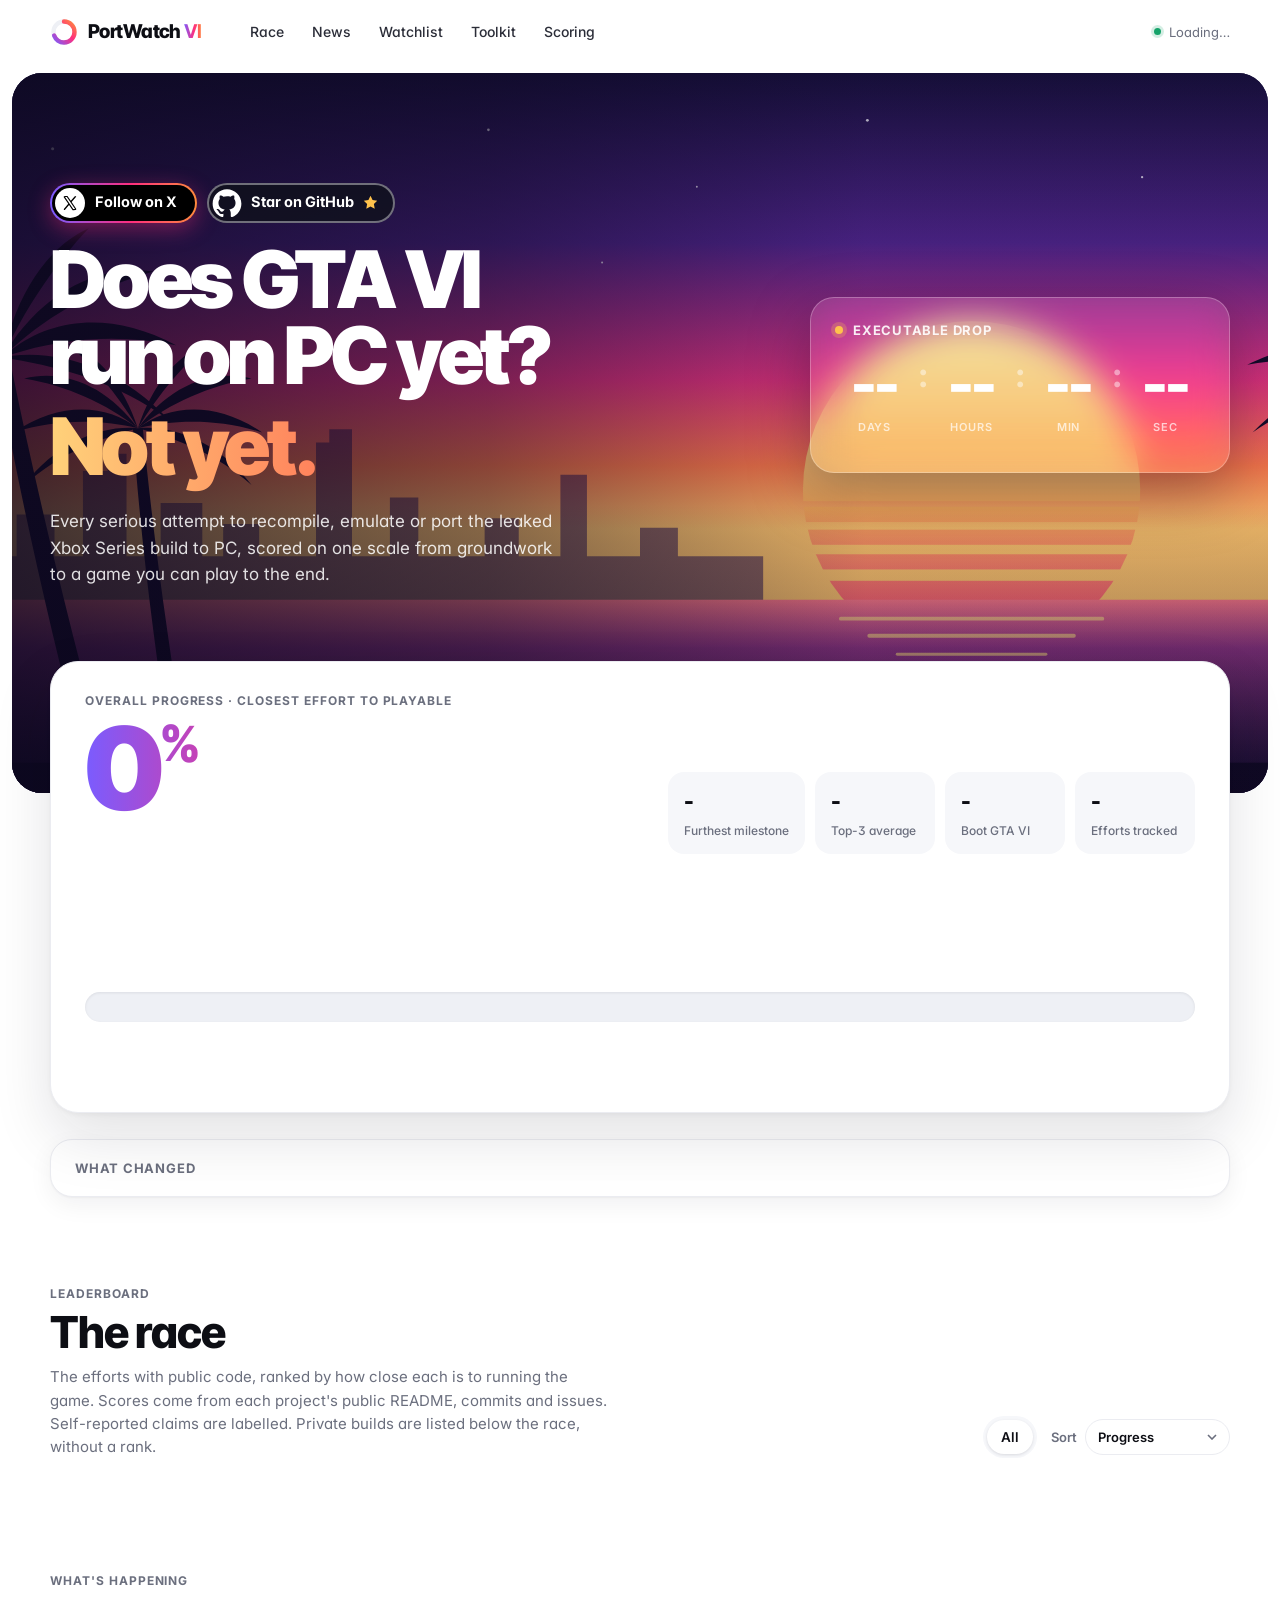
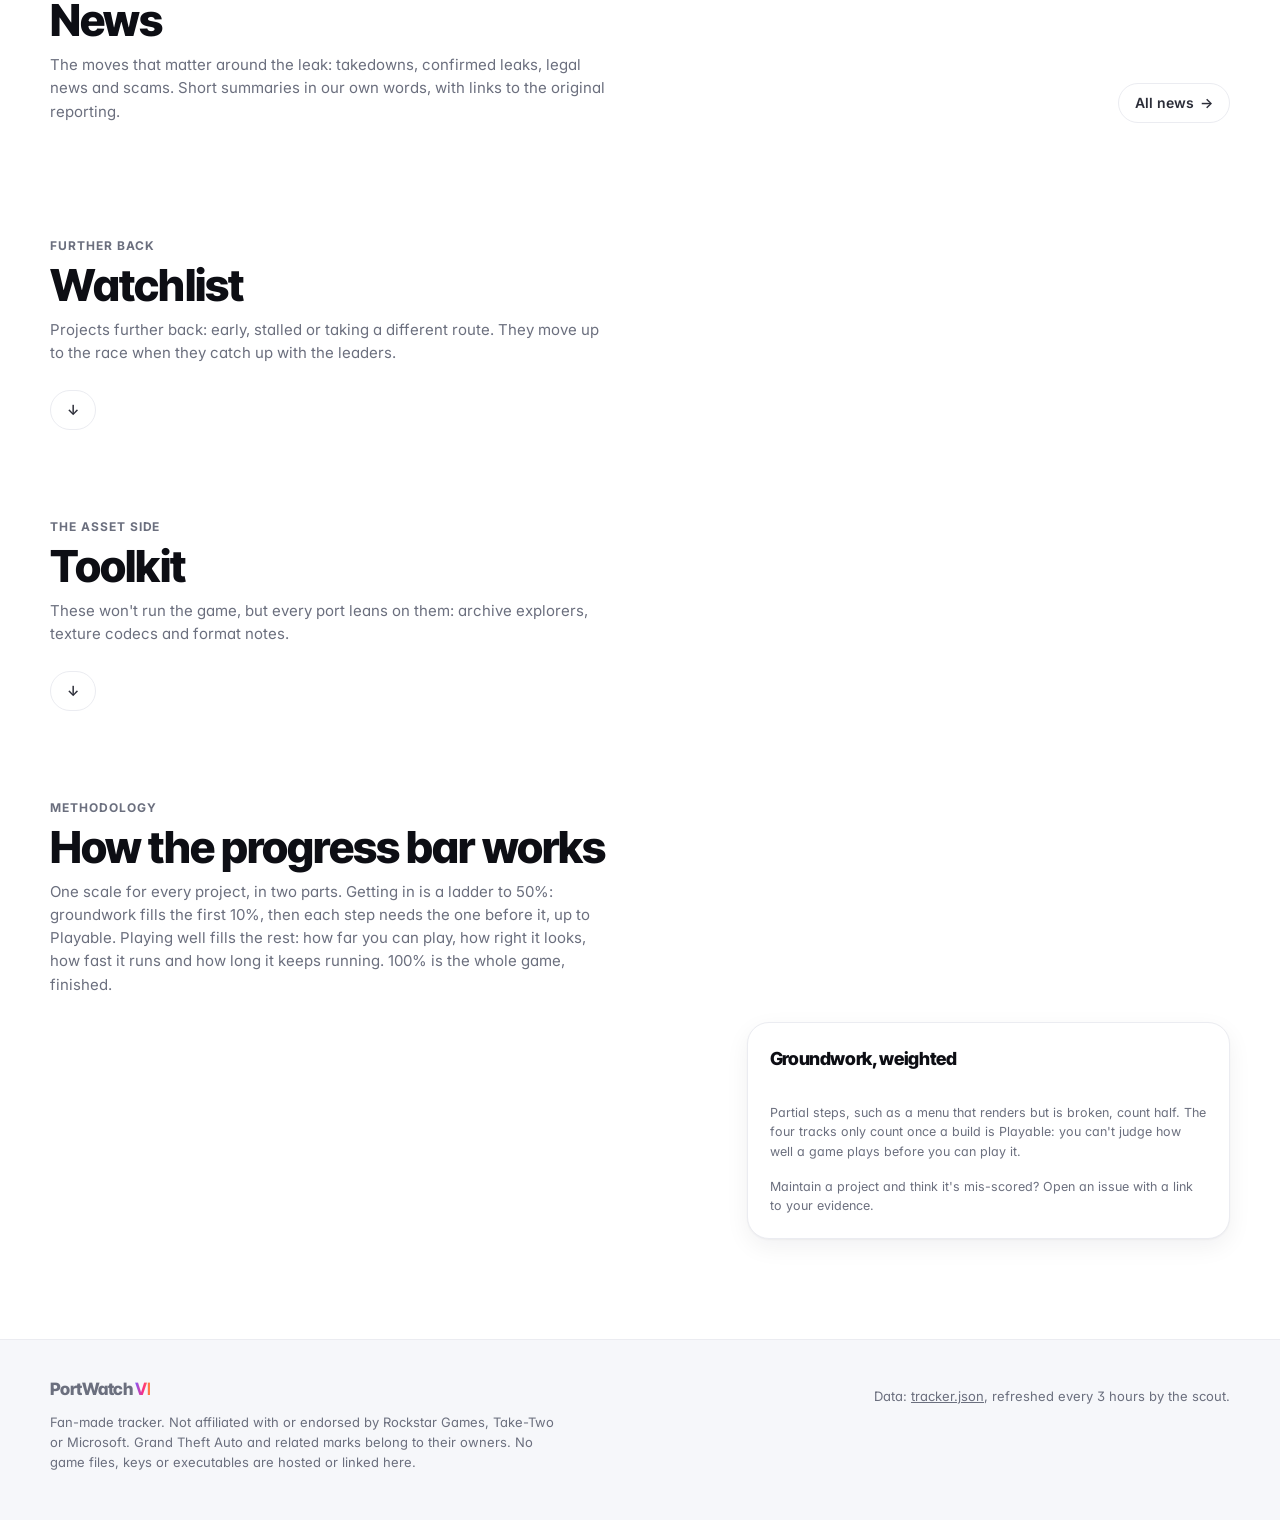
==== commit 5ea8cfed: "Merge remote-tracking branch 'upstream/HEAD'" ====
--- a/index.html
+++ b/index.html
@@ -132,8 +132,8 @@
       <div class="wrap hero-inner">
         <div class="hero-copy">
           <div class="hero-tags">
-            <p class="eyebrow"><span class="live-dot" aria-hidden="true"></span><span data-i18n="hero.live">Live tracker</span></p>
-            <p class="watching" id="watching" title="Active in the last 5 minutes" data-i18n-attr="title:hero.watchingTitle" hidden></p>
+            <!-- <p class="eyebrow"><span class="live-dot" aria-hidden="true"></span><span data-i18n="hero.live">Live tracker</span></p> -->
+            <!-- <p class="watching" id="watching" title="Active in the last 5 minutes" data-i18n-attr="title:hero.watchingTitle" hidden></p> -->
             <div class="hero-ctas">
               <!-- Linked by numeric account ID, so it survives a name or handle change. Don't swap in a handle. -->
               <a class="follow-x" href="https://x.com/intent/user?user_id=1132278337295069184" target="_blank" rel="noopener">
@@ -177,7 +177,7 @@
             <div class="pin-msg">
               <span class="pin-avatar"><b aria-hidden="true">4</b></span>
               <div class="pin-bubble">
-                <p class="pin-head"><b class="pin-name">4lwayz</b><span class="pin-badge" data-i18n="pin.badge">Creator</span><time class="pin-time"></time></p>
+                <p class="pin-head"><b class="pin-name">4lwayz</b><span class="pin-badge" data-i18n="pin.badge">Editor</span><time class="pin-time"></time></p>
                 <p class="pin-text"></p>
               </div>
             </div>
